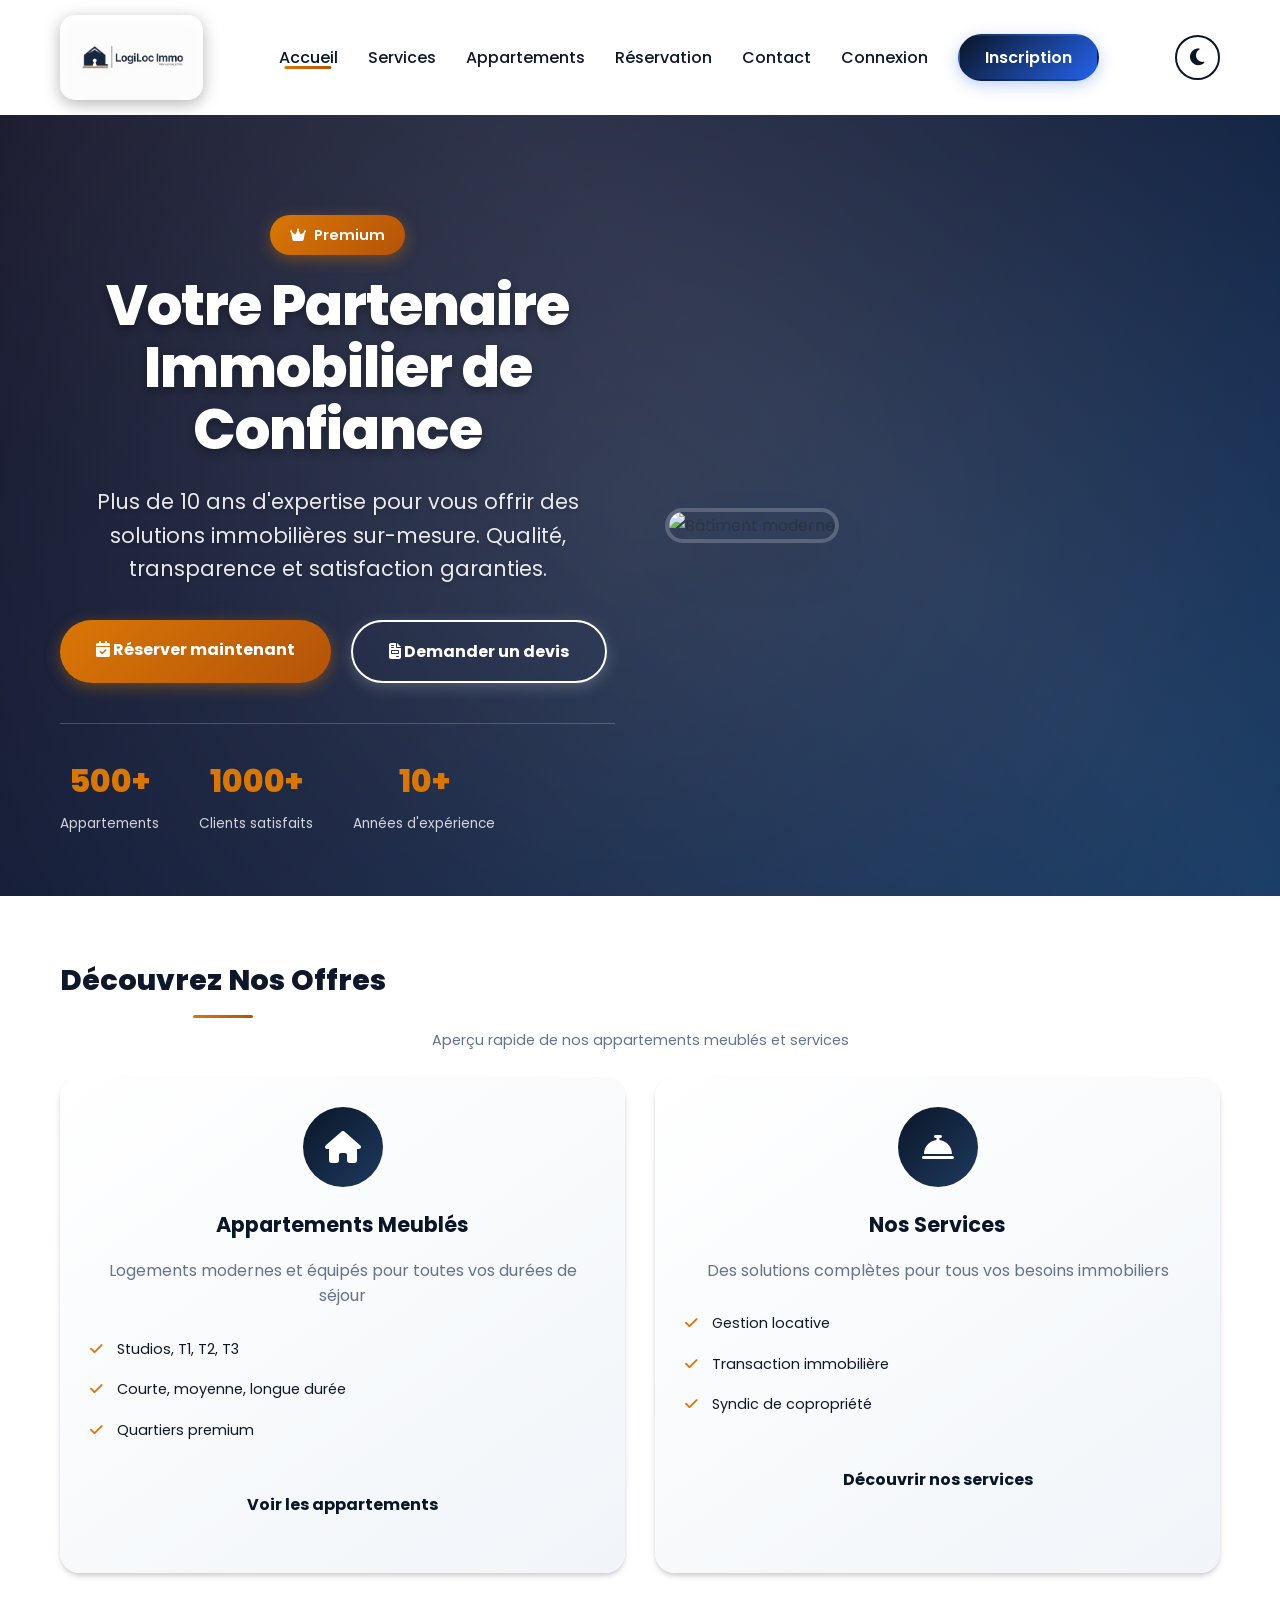
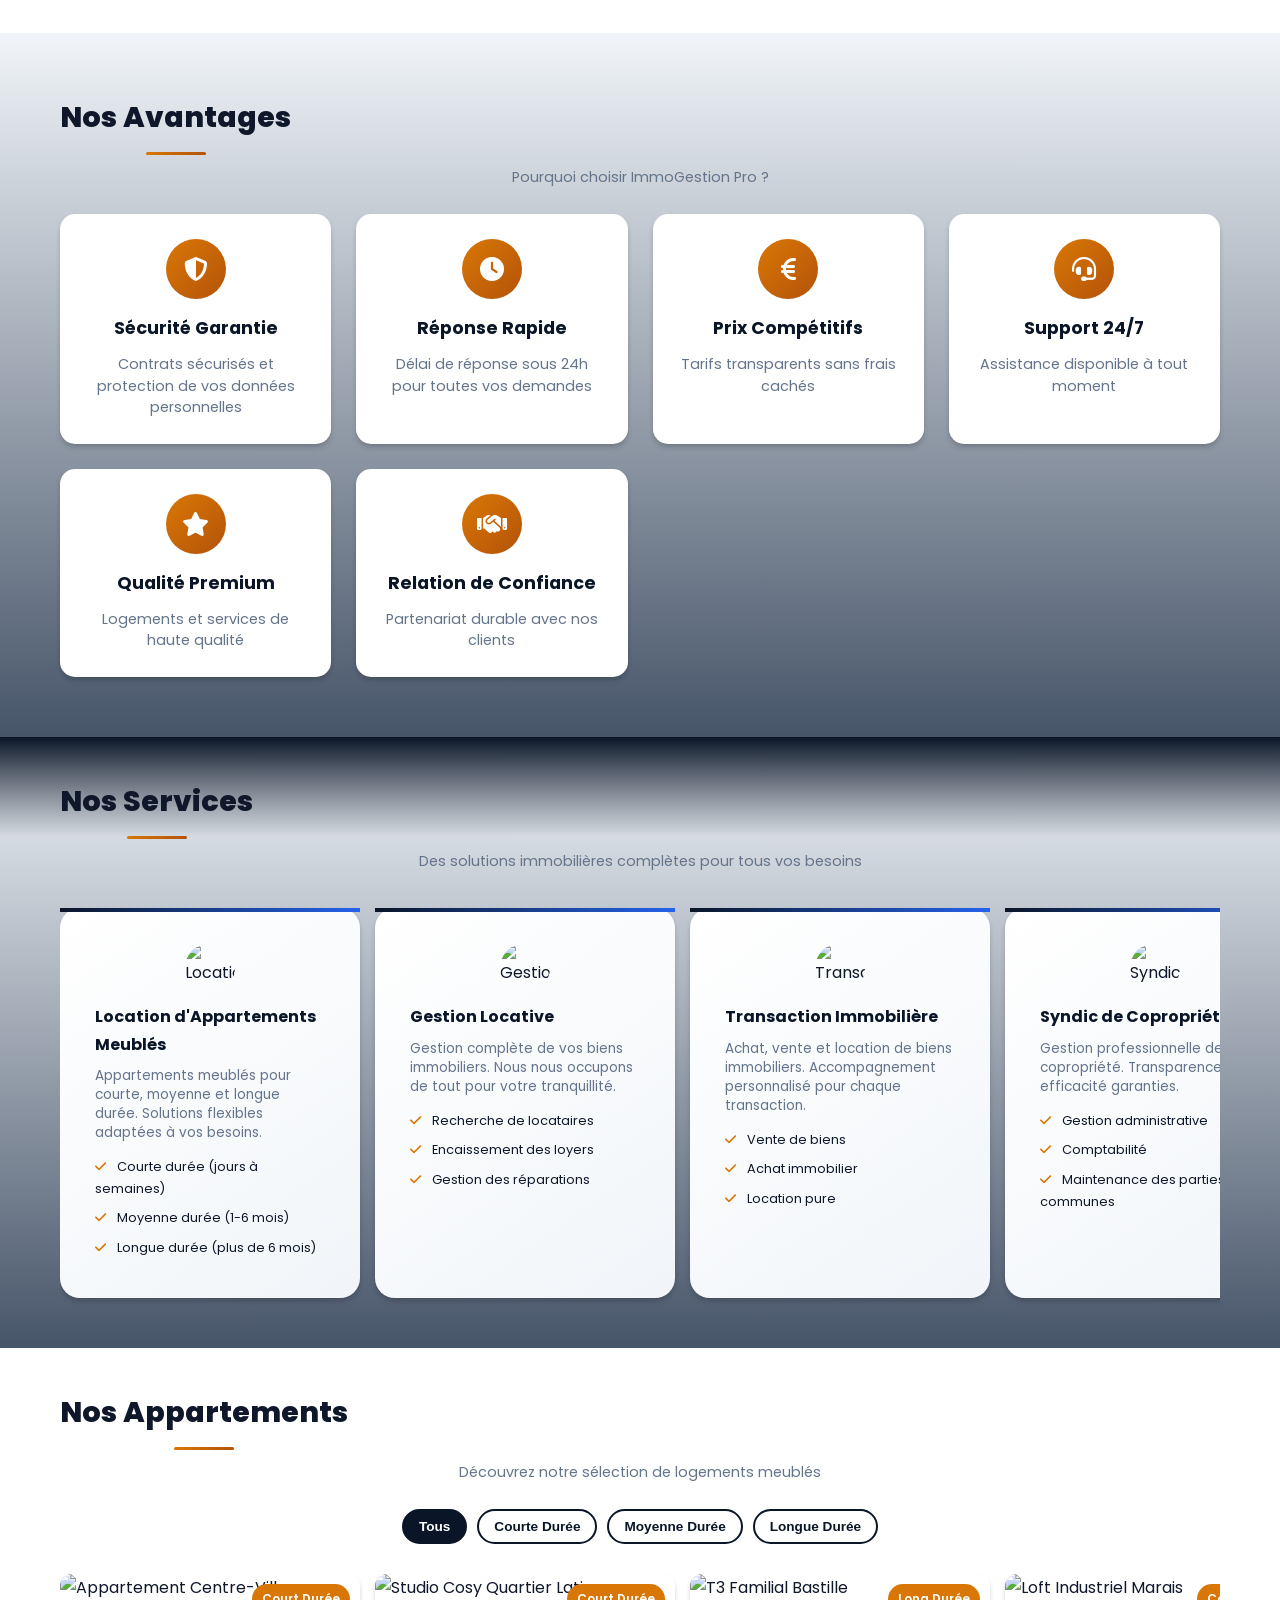
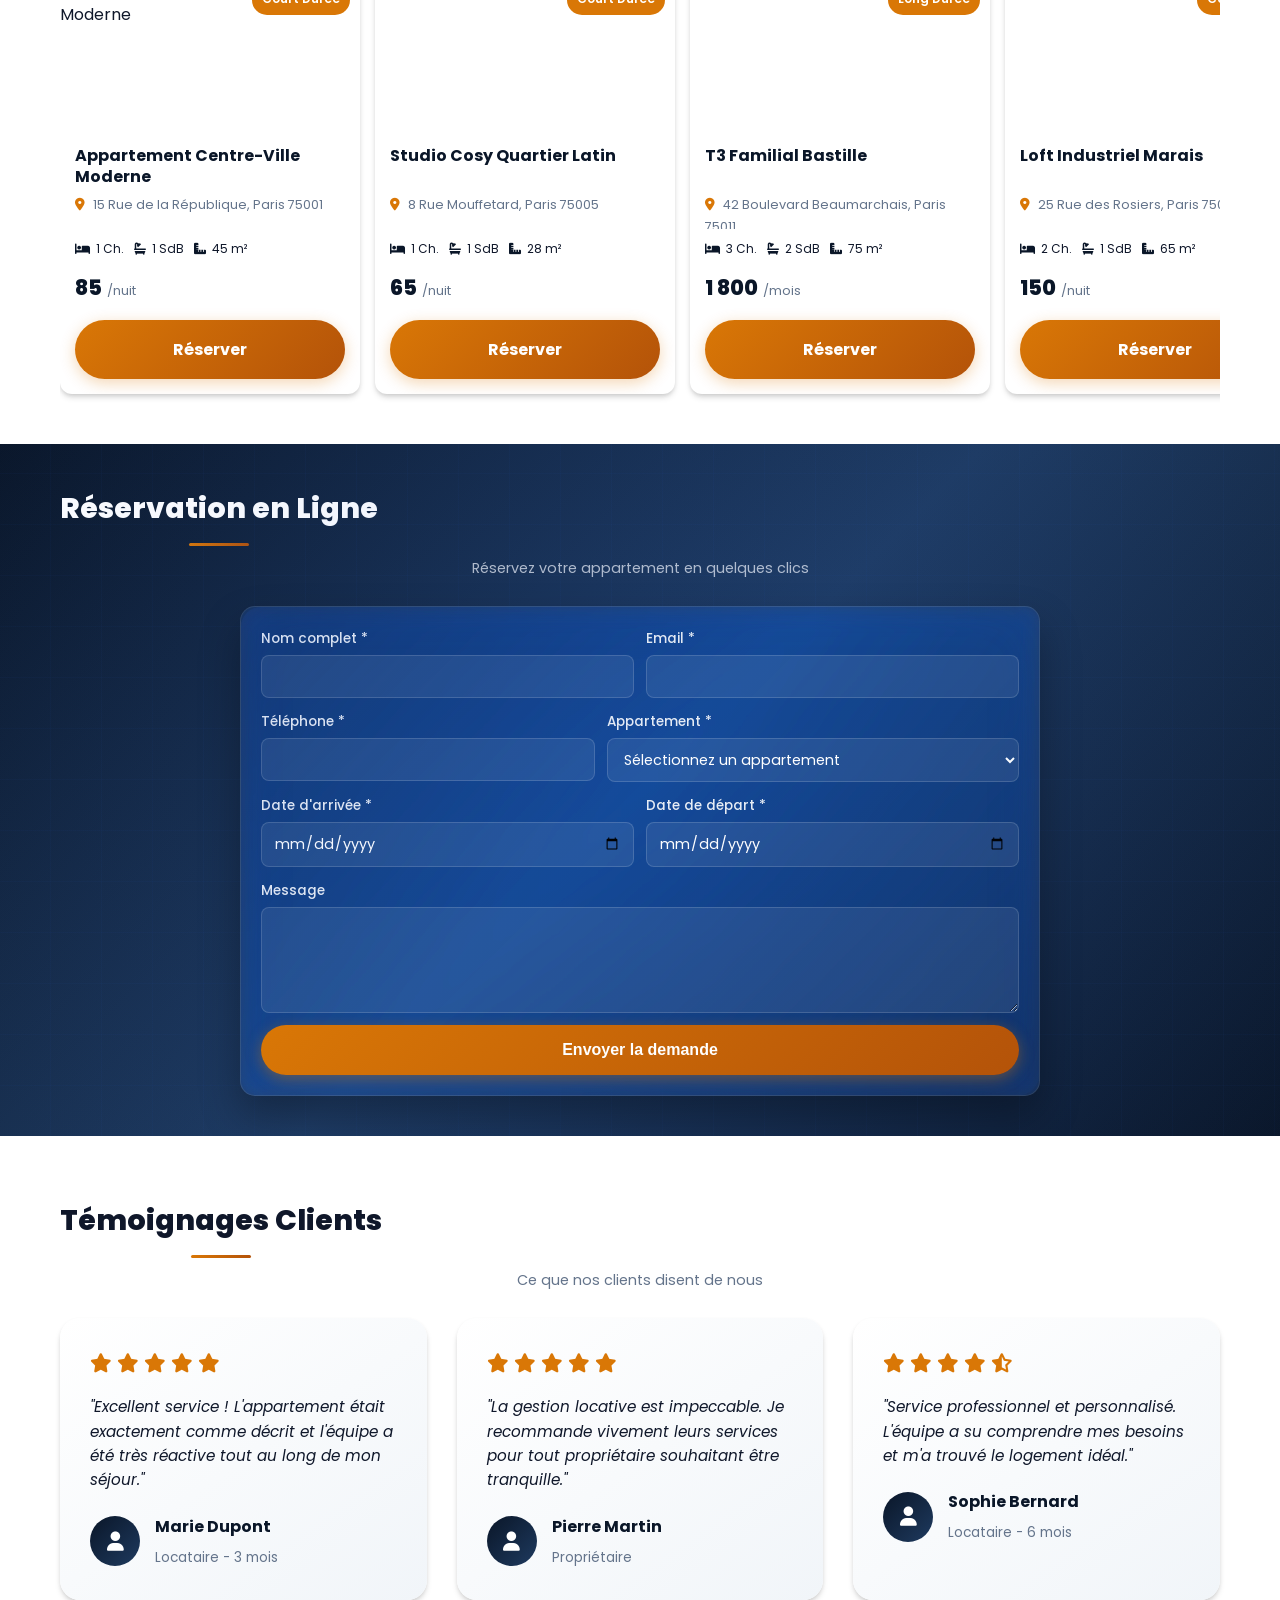
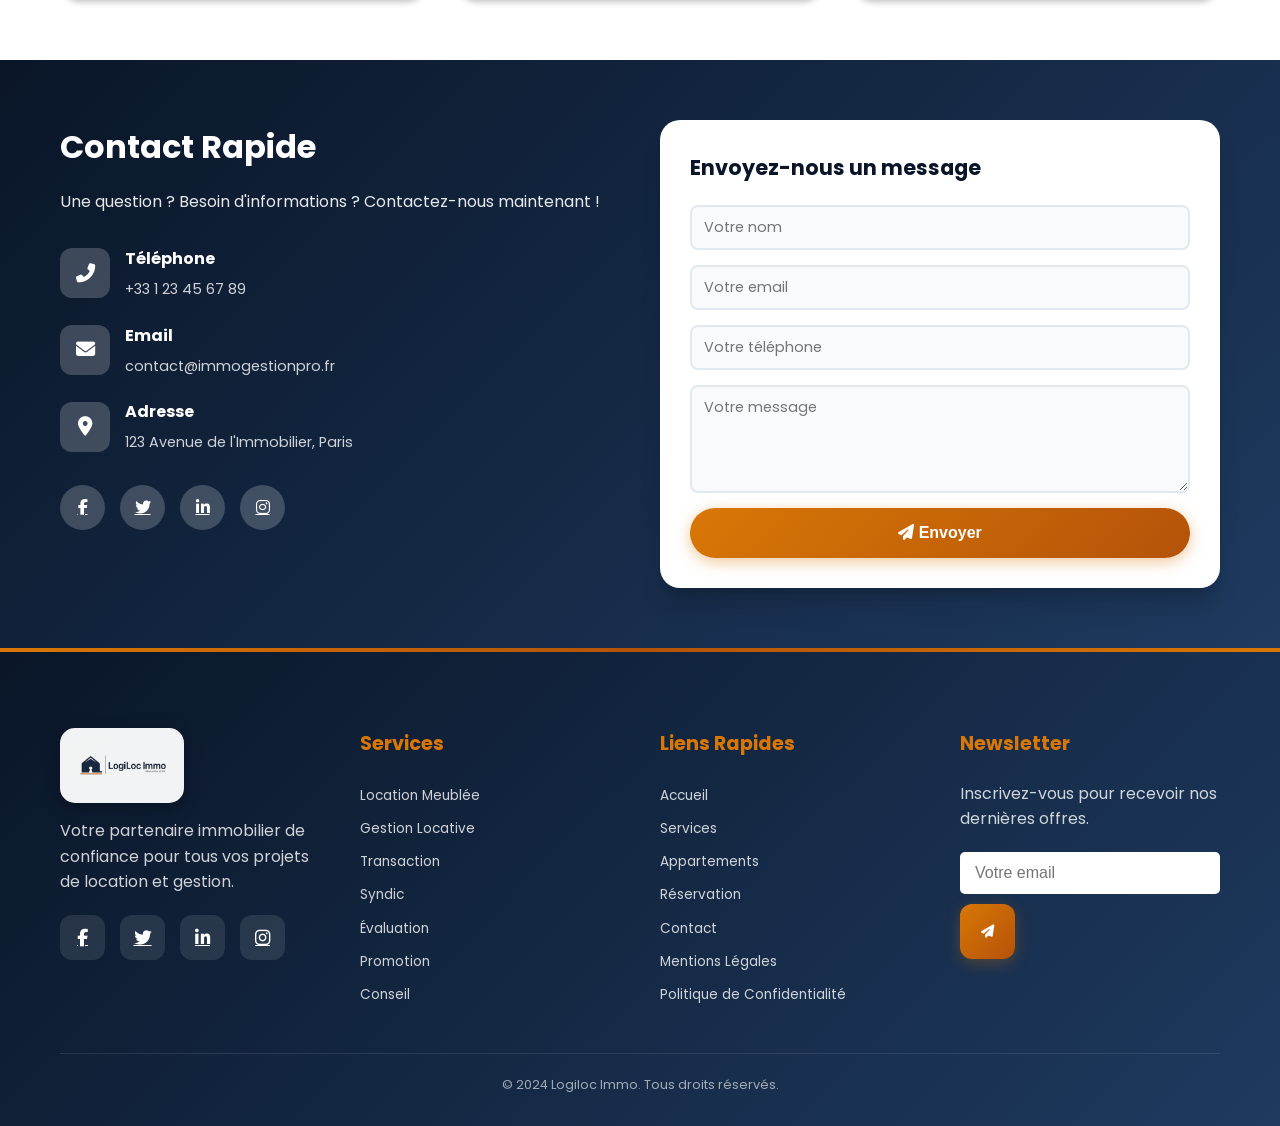
==== index.html @ 6dad5746 "Initial commit - Application web de gestion immobilière" ====
<!DOCTYPE html>
<html lang="fr">
<head>
    <meta charset="UTF-8">
    <meta name="viewport" content="width=device-width, initial-scale=1.0">
    <title>Logiloc Immo - Agence Immobilière Spécialisée</title>
    <link rel="stylesheet" href="css/style.css">
    <link rel="stylesheet" href="https://cdnjs.cloudflare.com/ajax/libs/font-awesome/6.4.0/css/all.min.css">
    <link href="https://fonts.googleapis.com/css2?family=Poppins:wght@300;400;500;600;700&display=swap" rel="stylesheet">
</head>
<body>
    <!-- Header -->
    <header class="header">
        <div class="container">
            <nav class="navbar">
                <div class="logo">
                    <a href="index.html">
                        <img src="Design sans titre (4) (1).svg" alt="Logiloc Immo">
                    </a>
                </div>
                <ul class="nav-menu">
                    <li><a href="#accueil" class="active">Accueil</a></li>
                    <li><a href="#services">Services</a></li>
                    <li><a href="#appartements">Appartements</a></li>
                    <li><a href="#reservation">Réservation</a></li>
                    <li><a href="#contact">Contact</a></li>
                    <li><a href="login.html">Connexion</a></li>
                    <li><a href="register.html" class="btn-register">Inscription</a></li>
                </ul>
                <div class="header-actions">
                    <button class="theme-toggle" id="themeToggle" aria-label="Toggle dark mode">
                        <i class="fas fa-moon"></i>
                    </button>
                    <div class="nav-toggle">
                        <span></span>
                        <span></span>
                        <span></span>
                    </div>
                </div>
            </nav>
        </div>
    </header>

    <!-- Hero Section - Premium Banner -->
    <section id="accueil" class="hero premium-banner">
        <div class="container">
            <div class="hero-content">
                <div class="premium-badge">
                    <i class="fas fa-crown"></i>
                    <span>Premium</span>
                </div>
                <h1>Votre Partenaire Immobilier de Confiance</h1>
                <p class="value-message">Plus de 10 ans d'expertise pour vous offrir des solutions immobilières sur-mesure. Qualité, transparence et satisfaction garanties.</p>
                <div class="hero-buttons">
                    <a href="#reservation" class="btn btn-primary btn-premium">
                        <i class="fas fa-calendar-check"></i>
                        Réserver maintenant
                    </a>
                    <a href="#contact" class="btn btn-secondary btn-premium">
                        <i class="fas fa-file-invoice"></i>
                        Demander un devis
                    </a>
                </div>
                <div class="hero-stats">
                    <div class="stat-item">
                        <span class="stat-number">500+</span>
                        <span class="stat-label">Appartements</span>
                    </div>
                    <div class="stat-item">
                        <span class="stat-number">1000+</span>
                        <span class="stat-label">Clients satisfaits</span>
                    </div>
                    <div class="stat-item">
                        <span class="stat-number">10+</span>
                        <span class="stat-label">Années d'expérience</span>
                    </div>
                </div>
            </div>
            <div class="hero-image">
                <img src="https://images.unsplash.com/photo-1486406146926-c627a92ad1ab?ixlib=rb-4.0.3&auto=format&fit=crop&w=800&q=80" alt="Bâtiment moderne">
            </div>
        </div>
    </section>

    <!-- Quick Preview Section -->
    <section id="preview" class="preview-section">
        <div class="container">
            <h2 class="section-title">Découvrez Nos Offres</h2>
            <p class="section-subtitle">Aperçu rapide de nos appartements meublés et services</p>
            
            <div class="preview-grid">
                <div class="preview-card appartements-preview">
                    <div class="preview-icon">
                        <i class="fas fa-home"></i>
                    </div>
                    <h3>Appartements Meublés</h3>
                    <p>Logements modernes et équipés pour toutes vos durées de séjour</p>
                    <ul class="preview-features">
                        <li><i class="fas fa-check"></i> Studios, T1, T2, T3</li>
                        <li><i class="fas fa-check"></i> Courte, moyenne, longue durée</li>
                        <li><i class="fas fa-check"></i> Quartiers premium</li>
                    </ul>
                    <a href="#appartements" class="btn btn-outline">Voir les appartements</a>
                </div>

                <div class="preview-card services-preview">
                    <div class="preview-icon">
                        <i class="fas fa-concierge-bell"></i>
                    </div>
                    <h3>Nos Services</h3>
                    <p>Des solutions complètes pour tous vos besoins immobiliers</p>
                    <ul class="preview-features">
                        <li><i class="fas fa-check"></i> Gestion locative</li>
                        <li><i class="fas fa-check"></i> Transaction immobilière</li>
                        <li><i class="fas fa-check"></i> Syndic de copropriété</li>
                    </ul>
                    <a href="#services" class="btn btn-outline">Découvrir nos services</a>
                </div>
            </div>
        </div>
    </section>

    <!-- Avantages Section -->
    <section id="avantages" class="avantages-section">
        <div class="container">
            <h2 class="section-title">Nos Avantages</h2>
            <p class="section-subtitle">Pourquoi choisir ImmoGestion Pro ?</p>
            
            <div class="avantages-grid">
                <div class="avantage-card">
                    <div class="avantage-icon">
                        <i class="fas fa-shield-alt"></i>
                    </div>
                    <h3>Sécurité Garantie</h3>
                    <p>Contrats sécurisés et protection de vos données personnelles</p>
                </div>

                <div class="avantage-card">
                    <div class="avantage-icon">
                        <i class="fas fa-clock"></i>
                    </div>
                    <h3>Réponse Rapide</h3>
                    <p>Délai de réponse sous 24h pour toutes vos demandes</p>
                </div>

                <div class="avantage-card">
                    <div class="avantage-icon">
                        <i class="fas fa-euro-sign"></i>
                    </div>
                    <h3>Prix Compétitifs</h3>
                    <p>Tarifs transparents sans frais cachés</p>
                </div>

                <div class="avantage-card">
                    <div class="avantage-icon">
                        <i class="fas fa-headset"></i>
                    </div>
                    <h3>Support 24/7</h3>
                    <p>Assistance disponible à tout moment</p>
                </div>

                <div class="avantage-card">
                    <div class="avantage-icon">
                        <i class="fas fa-star"></i>
                    </div>
                    <h3>Qualité Premium</h3>
                    <p>Logements et services de haute qualité</p>
                </div>

                <div class="avantage-card">
                    <div class="avantage-icon">
                        <i class="fas fa-handshake"></i>
                    </div>
                    <h3>Relation de Confiance</h3>
                    <p>Partenariat durable avec nos clients</p>
                </div>
            </div>
        </div>
    </section>

    <!-- Services Section -->
    <section id="services" class="services">
        <div class="container">
            <h2 class="section-title">Nos Services</h2>
            <p class="section-subtitle">Des solutions immobilières complètes pour tous vos besoins</p>
            
            <div class="services-grid">
                <div class="services-scroll-wrapper">
                <div class="service-card">
                    <div class="service-icon">
                        <img src="https://images.unsplash.com/photo-1522708323590-d24dbb6b0267?ixlib=rb-4.0.3&auto=format&fit=crop&w=100&q=80" alt="Location">
                    </div>
                    <h3>Location d'Appartements Meublés</h3>
                    <p>Appartements meublés pour courte, moyenne et longue durée. Solutions flexibles adaptées à vos besoins.</p>
                    <ul>
                        <li><i class="fas fa-check"></i> Courte durée (jours à semaines)</li>
                        <li><i class="fas fa-check"></i> Moyenne durée (1-6 mois)</li>
                        <li><i class="fas fa-check"></i> Longue durée (plus de 6 mois)</li>
                    </ul>
                </div>

                <div class="service-card">
                    <div class="service-icon">
                        <img src="https://images.unsplash.com/photo-1560518883-ce09059eeffa?ixlib=rb-4.0.3&auto=format&fit=crop&w=100&q=80" alt="Gestion">
                    </div>
                    <h3>Gestion Locative</h3>
                    <p>Gestion complète de vos biens immobiliers. Nous nous occupons de tout pour votre tranquillité.</p>
                    <ul>
                        <li><i class="fas fa-check"></i> Recherche de locataires</li>
                        <li><i class="fas fa-check"></i> Encaissement des loyers</li>
                        <li><i class="fas fa-check"></i> Gestion des réparations</li>
                    </ul>
                </div>

                <div class="service-card">
                    <div class="service-icon">
                        <img src="https://images.unsplash.com/photo-1560518883-ce09059eeffa?ixlib=rb-4.0.3&auto=format&fit=crop&w=100&q=80" alt="Transaction">
                    </div>
                    <h3>Transaction Immobilière</h3>
                    <p>Achat, vente et location de biens immobiliers. Accompagnement personnalisé pour chaque transaction.</p>
                    <ul>
                        <li><i class="fas fa-check"></i> Vente de biens</li>
                        <li><i class="fas fa-check"></i> Achat immobilier</li>
                        <li><i class="fas fa-check"></i> Location pure</li>
                    </ul>
                </div>

                <div class="service-card">
                    <div class="service-icon">
                        <img src="https://images.unsplash.com/photo-1486406146926-c627a92ad1ab?ixlib=rb-4.0.3&auto=format&fit=crop&w=100&q=80" alt="Syndic">
                    </div>
                    <h3>Syndic de Copropriété</h3>
                    <p>Gestion professionnelle de votre copropriété. Transparence et efficacité garanties.</p>
                    <ul>
                        <li><i class="fas fa-check"></i> Gestion administrative</li>
                        <li><i class="fas fa-check"></i> Comptabilité</li>
                        <li><i class="fas fa-check"></i> Maintenance des parties communes</li>
                    </ul>
                </div>

                <div class="service-card">
                    <div class="service-icon">
                        <img src="https://images.unsplash.com/photo-1554224155-8d04cb21cd6c?ixlib=rb-4.0.3&auto=format&fit=crop&w=100&q=80" alt="Évaluation">
                    </div>
                    <h3>Évaluation Immobilière</h3>
                    <p>Estimation précise de vos biens immobiliers. Expertise certifiée pour valoriser votre patrimoine.</p>
                    <ul>
                        <li><i class="fas fa-check"></i> Estimation gratuite</li>
                        <li><i class="fas fa-check"></i> Rapport détaillé</li>
                        <li><i class="fas fa-check"></i> Analyse du marché</li>
                    </ul>
                </div>

                <div class="service-card">
                    <div class="service-icon">
                        <img src="https://images.unsplash.com/photo-1503387762-592deb58ef4e?ixlib=rb-4.0.3&auto=format&fit=crop&w=100&q=80" alt="Aménagement">
                    </div>
                    <h3>Aménagement et Promotion Immobilière</h3>
                    <p>Conception et réalisation de projets immobiliers. De l'idée à la livraison clé en main.</p>
                    <ul>
                        <li><i class="fas fa-check"></i> Promotion immobilière</li>
                        <li><i class="fas fa-check"></i> Rénovation</li>
                        <li><i class="fas fa-check"></i> Aménagement intérieur</li>
                    </ul>
                </div>

                <div class="service-card">
                    <div class="service-icon">
                        <img src="https://images.unsplash.com/photo-1556761175-5973dc0f32e7?ixlib=rb-4.0.3&auto=format&fit=crop&w=100&q=80" alt="Conseil">
                    </div>
                    <h3>Conseil et Accompagnement</h3>
                    <p>Expert-conseil pour tous vos projets immobiliers. Un accompagnement sur-mesure.</p>
                    <ul>
                        <li><i class="fas fa-check"></i> Conseil en investissement</li>
                        <li><i class="fas fa-check"></i> Accompagnement juridique</li>
                        <li><i class="fas fa-check"></i> Optimisation fiscale</li>
                    </ul>
                </div>

                <!-- Duplication pour défilement infini -->
                <div class="service-card">
                    <div class="service-icon">
                        <img src="https://images.unsplash.com/photo-1522708323590-d24dbb6b0267?ixlib=rb-4.0.3&auto=format&fit=crop&w=100&q=80" alt="Location">
                    </div>
                    <h3>Location d'Appartements Meublés</h3>
                    <p>Appartements meublés pour courte, moyenne et longue durée. Solutions flexibles adaptées à vos besoins.</p>
                    <ul>
                        <li><i class="fas fa-check"></i> Courte durée (jours à semaines)</li>
                        <li><i class="fas fa-check"></i> Moyenne durée (1-6 mois)</li>
                        <li><i class="fas fa-check"></i> Longue durée (plus de 6 mois)</li>
                    </ul>
                </div>

                <div class="service-card">
                    <div class="service-icon">
                        <img src="https://images.unsplash.com/photo-1560518883-ce09059eeffa?ixlib=rb-4.0.3&auto=format&fit=crop&w=100&q=80" alt="Gestion">
                    </div>
                    <h3>Gestion Locative</h3>
                    <p>Gestion complète de vos biens immobiliers. Nous nous occupons de tout pour votre tranquillité.</p>
                    <ul>
                        <li><i class="fas fa-check"></i> Recherche de locataires</li>
                        <li><i class="fas fa-check"></i> Encaissement des loyers</li>
                        <li><i class="fas fa-check"></i> Gestion des réparations</li>
                    </ul>
                </div>

                <div class="service-card">
                    <div class="service-icon">
                        <img src="https://images.unsplash.com/photo-1560518883-ce09059eeffa?ixlib=rb-4.0.3&auto=format&fit=crop&w=100&q=80" alt="Transaction">
                    </div>
                    <h3>Transaction Immobilière</h3>
                    <p>Achat, vente et location de biens immobiliers. Accompagnement personnalisé pour chaque transaction.</p>
                    <ul>
                        <li><i class="fas fa-check"></i> Vente de biens</li>
                        <li><i class="fas fa-check"></i> Achat immobilier</li>
                        <li><i class="fas fa-check"></i> Location pure</li>
                    </ul>
                </div>

                <div class="service-card">
                    <div class="service-icon">
                        <img src="https://images.unsplash.com/photo-1486406146926-c627a92ad1ab?ixlib=rb-4.0.3&auto=format&fit=crop&w=100&q=80" alt="Syndic">
                    </div>
                    <h3>Syndic de Copropriété</h3>
                    <p>Gestion professionnelle de votre copropriété. Transparence et efficacité garanties.</p>
                    <ul>
                        <li><i class="fas fa-check"></i> Gestion administrative</li>
                        <li><i class="fas fa-check"></i> Comptabilité</li>
                        <li><i class="fas fa-check"></i> Maintenance des parties communes</li>
                    </ul>
                </div>

                <div class="service-card">
                    <div class="service-icon">
                        <img src="https://images.unsplash.com/photo-1554224155-8d04cb21cd6c?ixlib=rb-4.0.3&auto=format&fit=crop&w=100&q=80" alt="Évaluation">
                    </div>
                    <h3>Évaluation Immobilière</h3>
                    <p>Estimation précise de vos biens immobiliers. Expertise certifiée pour valoriser votre patrimoine.</p>
                    <ul>
                        <li><i class="fas fa-check"></i> Estimation gratuite</li>
                        <li><i class="fas fa-check"></i> Rapport détaillé</li>
                        <li><i class="fas fa-check"></i> Analyse du marché</li>
                    </ul>
                </div>

                <div class="service-card">
                    <div class="service-icon">
                        <img src="https://images.unsplash.com/photo-1503387762-592deb58ef4e?ixlib=rb-4.0.3&auto=format&fit=crop&w=100&q=80" alt="Aménagement">
                    </div>
                    <h3>Aménagement et Promotion Immobilière</h3>
                    <p>Conception et réalisation de projets immobiliers. De l'idée à la livraison clé en main.</p>
                    <ul>
                        <li><i class="fas fa-check"></i> Promotion immobilière</li>
                        <li><i class="fas fa-check"></i> Rénovation</li>
                        <li><i class="fas fa-check"></i> Aménagement intérieur</li>
                    </ul>
                </div>

                <div class="service-card">
                    <div class="service-icon">
                        <img src="https://images.unsplash.com/photo-1556761175-5973dc0f32e7?ixlib=rb-4.0.3&auto=format&fit=crop&w=100&q=80" alt="Conseil">
                    </div>
                    <h3>Conseil et Accompagnement</h3>
                    <p>Expert-conseil pour tous vos projets immobiliers. Un accompagnement sur-mesure.</p>
                    <ul>
                        <li><i class="fas fa-check"></i> Conseil en investissement</li>
                        <li><i class="fas fa-check"></i> Accompagnement juridique</li>
                        <li><i class="fas fa-check"></i> Optimisation fiscale</li>
                    </ul>
                </div>
                </div>
            </div>
        </div>
    </section>

    <!-- Appartements Section -->
    <section id="appartements" class="appartements">
        <div class="container">
            <h2 class="section-title">Nos Appartements</h2>
            <p class="section-subtitle">Découvrez notre sélection de logements meublés</p>
            
            <div class="filter-buttons">
                <button class="filter-btn active" data-filter="all">Tous</button>
                <button class="filter-btn" data-filter="court">Courte Durée</button>
                <button class="filter-btn" data-filter="moyen">Moyenne Durée</button>
                <button class="filter-btn" data-filter="long">Longue Durée</button>
            </div>

            <div class="appartements-grid">
                <div class="appartements-scroll-wrapper">
                <div class="appartement-card" data-duration="court">
                    <div class="appartement-image">
                        <img src="https://images.unsplash.com/photo-1502672260266-1c1ef2d93688?ixlib=rb-4.0.3&auto=format&fit=crop&w=600&q=80" alt="Appartement Centre-Ville Moderne">
                        <span class="appartement-tag">Court Durée</span>
                    </div>
                    <div class="appartement-content">
                        <h3>Appartement Centre-Ville Moderne</h3>
                        <p class="location"><i class="fas fa-map-marker-alt"></i> 15 Rue de la République, Paris 75001</p>
                        <div class="appartement-features">
                            <span><i class="fas fa-bed"></i> 1 Ch.</span>
                            <span><i class="fas fa-bath"></i> 1 SdB</span>
                            <span><i class="fas fa-ruler-combined"></i> 45 m²</span>
                        </div>
                        <div class="appartement-price">
                            <span class="price">85</span>
                            <span class="period">/nuit</span>
                        </div>
                        <a href="#reservation" class="btn btn-reserve">Réserver</a>
                    </div>
                </div>

                <div class="appartement-card" data-duration="court">
                    <div class="appartement-image">
                        <img src="https://images.unsplash.com/photo-1522708323590-d24dbb6b0267?ixlib=rb-4.0.3&auto=format&fit=crop&w=600&q=80" alt="Studio Cosy Quartier Latin">
                        <span class="appartement-tag">Court Durée</span>
                    </div>
                    <div class="appartement-content">
                        <h3>Studio Cosy Quartier Latin</h3>
                        <p class="location"><i class="fas fa-map-marker-alt"></i> 8 Rue Mouffetard, Paris 75005</p>
                        <div class="appartement-features">
                            <span><i class="fas fa-bed"></i> 1 Ch.</span>
                            <span><i class="fas fa-bath"></i> 1 SdB</span>
                            <span><i class="fas fa-ruler-combined"></i> 28 m²</span>
                        </div>
                        <div class="appartement-price">
                            <span class="price">65</span>
                            <span class="period">/nuit</span>
                        </div>
                        <a href="#reservation" class="btn btn-reserve">Réserver</a>
                    </div>
                </div>

                <div class="appartement-card" data-duration="long">
                    <div class="appartement-image">
                        <img src="https://images.unsplash.com/photo-1560448204-e02f11c3d0e2?ixlib=rb-4.0.3&auto=format&fit=crop&w=600&q=80" alt="T3 Familial Bastille">
                        <span class="appartement-tag">Long Durée</span>
                    </div>
                    <div class="appartement-content">
                        <h3>T3 Familial Bastille</h3>
                        <p class="location"><i class="fas fa-map-marker-alt"></i> 42 Boulevard Beaumarchais, Paris 75011</p>
                        <div class="appartement-features">
                            <span><i class="fas fa-bed"></i> 3 Ch.</span>
                            <span><i class="fas fa-bath"></i> 2 SdB</span>
                            <span><i class="fas fa-ruler-combined"></i> 75 m²</span>
                        </div>
                        <div class="appartement-price">
                            <span class="price">1 800</span>
                            <span class="period">/mois</span>
                        </div>
                        <a href="#reservation" class="btn btn-reserve">Réserver</a>
                    </div>
                </div>

                <div class="appartement-card" data-duration="court">
                    <div class="appartement-image">
                        <img src="https://images.unsplash.com/photo-1493809842364-78817add7ffb?ixlib=rb-4.0.3&auto=format&fit=crop&w=600&q=80" alt="Loft Industriel Marais">
                        <span class="appartement-tag">Court Durée</span>
                    </div>
                    <div class="appartement-content">
                        <h3>Loft Industriel Marais</h3>
                        <p class="location"><i class="fas fa-map-marker-alt"></i> 25 Rue des Rosiers, Paris 75004</p>
                        <div class="appartement-features">
                            <span><i class="fas fa-bed"></i> 2 Ch.</span>
                            <span><i class="fas fa-bath"></i> 1 SdB</span>
                            <span><i class="fas fa-ruler-combined"></i> 65 m²</span>
                        </div>
                        <div class="appartement-price">
                            <span class="price">150</span>
                            <span class="period">/nuit</span>
                        </div>
                        <a href="#reservation" class="btn btn-reserve">Réserver</a>
                    </div>
                </div>

                <div class="appartement-card" data-duration="moyen">
                    <div class="appartement-image">
                        <img src="https://images.unsplash.com/photo-1560185007-cde436f6a4d0?ixlib=rb-4.0.3&auto=format&fit=crop&w=600&q=80" alt="Appartement d'Affaires La Défense">
                        <span class="appartement-tag">Moyen Durée</span>
                    </div>
                    <div class="appartement-content">
                        <h3>Appartement d'Affaires La Défense</h3>
                        <p class="location"><i class="fas fa-map-marker-alt"></i> 12 Avenue du Général de Gaulle, Courbevoie 92400</p>
                        <div class="appartement-features">
                            <span><i class="fas fa-bed"></i> 1 Ch.</span>
                            <span><i class="fas fa-bath"></i> 1 SdB</span>
                            <span><i class="fas fa-ruler-combined"></i> 50 m²</span>
                        </div>
                        <div class="appartement-price">
                            <span class="price">1 200</span>
                            <span class="period">/mois</span>
                        </div>
                        <a href="#reservation" class="btn btn-reserve">Réserver</a>
                    </div>
                </div>

                <div class="appartement-card" data-duration="court">
                    <div class="appartement-image">
                        <img src="https://images.unsplash.com/photo-1502672023488-70e25813eb80?ixlib=rb-4.0.3&auto=format&fit=crop&w=600&q=80" alt="T4 Vue Tour Eiffel">
                        <span class="appartement-tag">Court Durée</span>
                    </div>
                    <div class="appartement-content">
                        <h3>T4 Vue Tour Eiffel</h3>
                        <p class="location"><i class="fas fa-map-marker-alt"></i> 78 Rue de l'Université, Paris 75007</p>
                        <div class="appartement-features">
                            <span><i class="fas fa-bed"></i> 4 Ch.</span>
                            <span><i class="fas fa-bath"></i> 2 SdB</span>
                            <span><i class="fas fa-ruler-combined"></i> 95 m²</span>
                        </div>
                        <div class="appartement-price">
                            <span class="price">350</span>
                            <span class="period">/nuit</span>
                        </div>
                        <a href="#reservation" class="btn btn-reserve">Réserver</a>
                    </div>
                </div>

                <div class="appartement-card" data-duration="long">
                    <div class="appartement-image">
                        <img src="https://images.unsplash.com/photo-1536376072261-38c75010e6c9?ixlib=rb-4.0.3&auto=format&fit=crop&w=600&q=80" alt="Studio Étudiant Montparnasse">
                        <span class="appartement-tag">Long Durée</span>
                    </div>
                    <div class="appartement-content">
                        <h3>Studio Étudiant Montparnasse</h3>
                        <p class="location"><i class="fas fa-map-marker-alt"></i> 33 Rue du Montparnasse, Paris 75014</p>
                        <div class="appartement-features">
                            <span><i class="fas fa-bed"></i> 1 Ch.</span>
                            <span><i class="fas fa-bath"></i> 1 SdB</span>
                            <span><i class="fas fa-ruler-combined"></i> 22 m²</span>
                        </div>
                        <div class="appartement-price">
                            <span class="price">750</span>
                            <span class="period">/mois</span>
                        </div>
                        <a href="#reservation" class="btn btn-reserve">Réserver</a>
                    </div>
                </div>

                <div class="appartement-card" data-duration="court">
                    <div class="appartement-image">
                        <img src="https://images.unsplash.com/photo-1554995207-c18c203602cb?ixlib=rb-4.0.3&auto=format&fit=crop&w=600&q=80" alt="Duplex Charme Canal Saint-Martin">
                        <span class="appartement-tag">Court Durée</span>
                    </div>
                    <div class="appartement-content">
                        <h3>Duplex Charme Canal Saint-Martin</h3>
                        <p class="location"><i class="fas fa-map-marker-alt"></i> 18 Quai de Jemmapes, Paris 75010</p>
                        <div class="appartement-features">
                            <span><i class="fas fa-bed"></i> 2 Ch.</span>
                            <span><i class="fas fa-bath"></i> 1 SdB</span>
                            <span><i class="fas fa-ruler-combined"></i> 55 m²</span>
                        </div>
                        <div class="appartement-price">
                            <span class="price">200</span>
                            <span class="period">/nuit</span>
                        </div>
                        <a href="#reservation" class="btn btn-reserve">Réserver</a>
                    </div>
                </div>

                <!-- Duplication pour défilement infini -->
                <div class="appartement-card" data-duration="court">
                    <div class="appartement-image">
                        <img src="https://images.unsplash.com/photo-1502672260266-1c1ef2d93688?ixlib=rb-4.0.3&auto=format&fit=crop&w=600&q=80" alt="Appartement Centre-Ville Moderne">
                        <span class="appartement-tag">Court Durée</span>
                    </div>
                    <div class="appartement-content">
                        <h3>Appartement Centre-Ville Moderne</h3>
                        <p class="location"><i class="fas fa-map-marker-alt"></i> 15 Rue de la République, Paris 75001</p>
                        <div class="appartement-features">
                            <span><i class="fas fa-bed"></i> 1 Ch.</span>
                            <span><i class="fas fa-bath"></i> 1 SdB</span>
                            <span><i class="fas fa-ruler-combined"></i> 45 m²</span>
                        </div>
                        <div class="appartement-price">
                            <span class="price">85</span>
                            <span class="period">/nuit</span>
                        </div>
                        <a href="#reservation" class="btn btn-reserve">Réserver</a>
                    </div>
                </div>

                <div class="appartement-card" data-duration="court">
                    <div class="appartement-image">
                        <img src="https://images.unsplash.com/photo-1522708323590-d24dbb6b0267?ixlib=rb-4.0.3&auto=format&fit=crop&w=600&q=80" alt="Studio Cosy Quartier Latin">
                        <span class="appartement-tag">Court Durée</span>
                    </div>
                    <div class="appartement-content">
                        <h3>Studio Cosy Quartier Latin</h3>
                        <p class="location"><i class="fas fa-map-marker-alt"></i> 8 Rue Mouffetard, Paris 75005</p>
                        <div class="appartement-features">
                            <span><i class="fas fa-bed"></i> 1 Ch.</span>
                            <span><i class="fas fa-bath"></i> 1 SdB</span>
                            <span><i class="fas fa-ruler-combined"></i> 28 m²</span>
                        </div>
                        <div class="appartement-price">
                            <span class="price">65</span>
                            <span class="period">/nuit</span>
                        </div>
                        <a href="#reservation" class="btn btn-reserve">Réserver</a>
                    </div>
                </div>

                <div class="appartement-card" data-duration="long">
                    <div class="appartement-image">
                        <img src="https://images.unsplash.com/photo-1560448204-e02f11c3d0e2?ixlib=rb-4.0.3&auto=format&fit=crop&w=600&q=80" alt="T3 Familial Bastille">
                        <span class="appartement-tag">Long Durée</span>
                    </div>
                    <div class="appartement-content">
                        <h3>T3 Familial Bastille</h3>
                        <p class="location"><i class="fas fa-map-marker-alt"></i> 42 Boulevard Beaumarchais, Paris 75011</p>
                        <div class="appartement-features">
                            <span><i class="fas fa-bed"></i> 3 Ch.</span>
                            <span><i class="fas fa-bath"></i> 2 SdB</span>
                            <span><i class="fas fa-ruler-combined"></i> 75 m²</span>
                        </div>
                        <div class="appartement-price">
                            <span class="price">1 800</span>
                            <span class="period">/mois</span>
                        </div>
                        <a href="#reservation" class="btn btn-reserve">Réserver</a>
                    </div>
                </div>

                <div class="appartement-card" data-duration="court">
                    <div class="appartement-image">
                        <img src="https://images.unsplash.com/photo-1493809842364-78817add7ffb?ixlib=rb-4.0.3&auto=format&fit=crop&w=600&q=80" alt="Loft Industriel Marais">
                        <span class="appartement-tag">Court Durée</span>
                    </div>
                    <div class="appartement-content">
                        <h3>Loft Industriel Marais</h3>
                        <p class="location"><i class="fas fa-map-marker-alt"></i> 25 Rue des Rosiers, Paris 75004</p>
                        <div class="appartement-features">
                            <span><i class="fas fa-bed"></i> 2 Ch.</span>
                            <span><i class="fas fa-bath"></i> 1 SdB</span>
                            <span><i class="fas fa-ruler-combined"></i> 65 m²</span>
                        </div>
                        <div class="appartement-price">
                            <span class="price">150</span>
                            <span class="period">/nuit</span>
                        </div>
                        <a href="#reservation" class="btn btn-reserve">Réserver</a>
                    </div>
                </div>

                <div class="appartement-card" data-duration="moyen">
                    <div class="appartement-image">
                        <img src="https://images.unsplash.com/photo-1560185007-cde436f6a4d0?ixlib=rb-4.0.3&auto=format&fit=crop&w=600&q=80" alt="Appartement d'Affaires La Défense">
                        <span class="appartement-tag">Moyen Durée</span>
                    </div>
                    <div class="appartement-content">
                        <h3>Appartement d'Affaires La Défense</h3>
                        <p class="location"><i class="fas fa-map-marker-alt"></i> 12 Avenue du Général de Gaulle, Courbevoie 92400</p>
                        <div class="appartement-features">
                            <span><i class="fas fa-bed"></i> 1 Ch.</span>
                            <span><i class="fas fa-bath"></i> 1 SdB</span>
                            <span><i class="fas fa-ruler-combined"></i> 50 m²</span>
                        </div>
                        <div class="appartement-price">
                            <span class="price">1 200</span>
                            <span class="period">/mois</span>
                        </div>
                        <a href="#reservation" class="btn btn-reserve">Réserver</a>
                    </div>
                </div>

                <div class="appartement-card" data-duration="court">
                    <div class="appartement-image">
                        <img src="https://images.unsplash.com/photo-1502672023488-70e25813eb80?ixlib=rb-4.0.3&auto=format&fit=crop&w=600&q=80" alt="T4 Vue Tour Eiffel">
                        <span class="appartement-tag">Court Durée</span>
                    </div>
                    <div class="appartement-content">
                        <h3>T4 Vue Tour Eiffel</h3>
                        <p class="location"><i class="fas fa-map-marker-alt"></i> 78 Rue de l'Université, Paris 75007</p>
                        <div class="appartement-features">
                            <span><i class="fas fa-bed"></i> 4 Ch.</span>
                            <span><i class="fas fa-bath"></i> 2 SdB</span>
                            <span><i class="fas fa-ruler-combined"></i> 95 m²</span>
                        </div>
                        <div class="appartement-price">
                            <span class="price">350</span>
                            <span class="period">/nuit</span>
                        </div>
                        <a href="#reservation" class="btn btn-reserve">Réserver</a>
                    </div>
                </div>

                <div class="appartement-card" data-duration="long">
                    <div class="appartement-image">
                        <img src="https://images.unsplash.com/photo-1536376072261-38c75010e6c9?ixlib=rb-4.0.3&auto=format&fit=crop&w=600&q=80" alt="Studio Étudiant Montparnasse">
                        <span class="appartement-tag">Long Durée</span>
                    </div>
                    <div class="appartement-content">
                        <h3>Studio Étudiant Montparnasse</h3>
                        <p class="location"><i class="fas fa-map-marker-alt"></i> 33 Rue du Montparnasse, Paris 75014</p>
                        <div class="appartement-features">
                            <span><i class="fas fa-bed"></i> 1 Ch.</span>
                            <span><i class="fas fa-bath"></i> 1 SdB</span>
                            <span><i class="fas fa-ruler-combined"></i> 22 m²</span>
                        </div>
                        <div class="appartement-price">
                            <span class="price">750</span>
                            <span class="period">/mois</span>
                        </div>
                        <a href="#reservation" class="btn btn-reserve">Réserver</a>
                    </div>
                </div>

                <div class="appartement-card" data-duration="court">
                    <div class="appartement-image">
                        <img src="https://images.unsplash.com/photo-1554995207-c18c203602cb?ixlib=rb-4.0.3&auto=format&fit=crop&w=600&q=80" alt="Duplex Charme Canal Saint-Martin">
                        <span class="appartement-tag">Court Durée</span>
                    </div>
                    <div class="appartement-content">
                        <h3>Duplex Charme Canal Saint-Martin</h3>
                        <p class="location"><i class="fas fa-map-marker-alt"></i> 18 Quai de Jemmapes, Paris 75010</p>
                        <div class="appartement-features">
                            <span><i class="fas fa-bed"></i> 2 Ch.</span>
                            <span><i class="fas fa-bath"></i> 1 SdB</span>
                            <span><i class="fas fa-ruler-combined"></i> 55 m²</span>
                        </div>
                        <div class="appartement-price">
                            <span class="price">200</span>
                            <span class="period">/nuit</span>
                        </div>
                        <a href="#reservation" class="btn btn-reserve">Réserver</a>
                    </div>
                </div>
                </div>
            </div>
        </div>
    </section>

    <!-- Reservation Section -->
    <section id="reservation" class="reservation">
        <div class="container">
            <h2 class="section-title">Réservation en Ligne</h2>
            <p class="section-subtitle">Réservez votre appartement en quelques clics</p>
            
            <div class="reservation-form-container">
                <form action="mailto:contact@immogestionpro.fr" method="post" enctype="text/plain" class="reservation-form">
                    <div class="form-row">
                        <div class="form-group">
                            <label for="nom">Nom complet *</label>
                            <input type="text" id="nom" name="nom" required>
                        </div>
                        <div class="form-group">
                            <label for="email">Email *</label>
                            <input type="email" id="email" name="email" required>
                        </div>
                    </div>
                    
                    <div class="form-row">
                        <div class="form-group">
                            <label for="telephone">Téléphone *</label>
                            <input type="tel" id="telephone" name="telephone" required>
                        </div>
                        <div class="form-group">
                            <label for="appartement">Appartement *</label>
                            <select id="appartement" name="appartement" required>
                                <option value="">Sélectionnez un appartement</option>
                                <option value="Appartement Centre-Ville Moderne - 85 €/nuit">Appartement Centre-Ville Moderne - 85 €/nuit</option>
                                <option value="Studio Cosy Quartier Latin - 65 €/nuit">Studio Cosy Quartier Latin - 65 €/nuit</option>
                                <option value="T3 Familial Bastille - 1 800 €/mois">T3 Familial Bastille - 1 800 €/mois</option>
                                <option value="Loft Industriel Marais - 150 €/nuit">Loft Industriel Marais - 150 €/nuit</option>
                                <option value="Appartement d'Affaires La Défense - 1 200 €/mois">Appartement d'Affaires La Défense - 1 200 €/mois</option>
                                <option value="T4 Vue Tour Eiffel - 350 €/nuit">T4 Vue Tour Eiffel - 350 €/nuit</option>
                                <option value="Studio Étudiant Montparnasse - 750 €/mois">Studio Étudiant Montparnasse - 750 €/mois</option>
                                <option value="Duplex Charme Canal Saint-Martin - 200 €/nuit">Duplex Charme Canal Saint-Martin - 200 €/nuit</option>
                            </select>
                        </div>
                    </div>
                    
                    <div class="form-row">
                        <div class="form-group">
                            <label for="date_arrivee">Date d'arrivée *</label>
                            <input type="date" id="date_arrivee" name="date_arrivee" required>
                        </div>
                        <div class="form-group">
                            <label for="date_depart">Date de départ *</label>
                            <input type="date" id="date_depart" name="date_depart" required>
                        </div>
                    </div>
                    
                    <div class="form-group">
                        <label for="message">Message</label>
                        <textarea id="message" name="message" rows="4"></textarea>
                    </div>
                    
                    <button type="submit" class="btn btn-primary">Envoyer la demande</button>
                </form>
            </div>
        </div>
    </section>

    <!-- Témoignages Section -->
    <section id="temoignages" class="temoignages-section">
        <div class="container">
            <h2 class="section-title">Témoignages Clients</h2>
            <p class="section-subtitle">Ce que nos clients disent de nous</p>
            
            <div class="temoignages-grid">
                <div class="temoignage-card">
                    <div class="temoignage-rating">
                        <i class="fas fa-star"></i>
                        <i class="fas fa-star"></i>
                        <i class="fas fa-star"></i>
                        <i class="fas fa-star"></i>
                        <i class="fas fa-star"></i>
                    </div>
                    <p class="temoignage-text">"Excellent service ! L'appartement était exactement comme décrit et l'équipe a été très réactive tout au long de mon séjour."</p>
                    <div class="temoignage-author">
                        <div class="author-avatar">
                            <i class="fas fa-user"></i>
                        </div>
                        <div class="author-info">
                            <h4>Marie Dupont</h4>
                            <span>Locataire - 3 mois</span>
                        </div>
                    </div>
                </div>

                <div class="temoignage-card">
                    <div class="temoignage-rating">
                        <i class="fas fa-star"></i>
                        <i class="fas fa-star"></i>
                        <i class="fas fa-star"></i>
                        <i class="fas fa-star"></i>
                        <i class="fas fa-star"></i>
                    </div>
                    <p class="temoignage-text">"La gestion locative est impeccable. Je recommande vivement leurs services pour tout propriétaire souhaitant être tranquille."</p>
                    <div class="temoignage-author">
                        <div class="author-avatar">
                            <i class="fas fa-user"></i>
                        </div>
                        <div class="author-info">
                            <h4>Pierre Martin</h4>
                            <span>Propriétaire</span>
                        </div>
                    </div>
                </div>

                <div class="temoignage-card">
                    <div class="temoignage-rating">
                        <i class="fas fa-star"></i>
                        <i class="fas fa-star"></i>
                        <i class="fas fa-star"></i>
                        <i class="fas fa-star"></i>
                        <i class="fas fa-star-half-alt"></i>
                    </div>
                    <p class="temoignage-text">"Service professionnel et personnalisé. L'équipe a su comprendre mes besoins et m'a trouvé le logement idéal."</p>
                    <div class="temoignage-author">
                        <div class="author-avatar">
                            <i class="fas fa-user"></i>
                        </div>
                        <div class="author-info">
                            <h4>Sophie Bernard</h4>
                            <span>Locataire - 6 mois</span>
                        </div>
                    </div>
                </div>
            </div>
        </div>
    </section>

    <!-- Quick Contact Section -->
    <section id="quick-contact" class="quick-contact-section">
        <div class="container">
            <div class="quick-contact-content">
                <div class="quick-contact-info">
                    <h2>Contact Rapide</h2>
                    <p>Une question ? Besoin d'informations ? Contactez-nous maintenant !</p>
                    
                    <div class="quick-contact-items">
                        <div class="quick-contact-item">
                            <div class="quick-contact-icon">
                                <i class="fas fa-phone-alt"></i>
                            </div>
                            <div class="quick-contact-text">
                                <h4>Téléphone</h4>
                                <p>+33 1 23 45 67 89</p>
                            </div>
                        </div>

                        <div class="quick-contact-item">
                            <div class="quick-contact-icon">
                                <i class="fas fa-envelope"></i>
                            </div>
                            <div class="quick-contact-text">
                                <h4>Email</h4>
                                <p>contact@immogestionpro.fr</p>
                            </div>
                        </div>

                        <div class="quick-contact-item">
                            <div class="quick-contact-icon">
                                <i class="fas fa-map-marker-alt"></i>
                            </div>
                            <div class="quick-contact-text">
                                <h4>Adresse</h4>
                                <p>123 Avenue de l'Immobilier, Paris</p>
                            </div>
                        </div>
                    </div>

                    <div class="quick-contact-social">
                        <a href="#"><i class="fab fa-facebook-f"></i></a>
                        <a href="#"><i class="fab fa-twitter"></i></a>
                        <a href="#"><i class="fab fa-linkedin-in"></i></a>
                        <a href="#"><i class="fab fa-instagram"></i></a>
                    </div>
                </div>

                <div class="quick-contact-form">
                    <h3>Envoyez-nous un message</h3>
                    <form action="#contact" method="POST">
                        <div class="form-group">
                            <input type="text" placeholder="Votre nom" required>
                        </div>
                        <div class="form-group">
                            <input type="email" placeholder="Votre email" required>
                        </div>
                        <div class="form-group">
                            <input type="tel" placeholder="Votre téléphone">
                        </div>
                        <div class="form-group">
                            <textarea placeholder="Votre message" rows="4" required></textarea>
                        </div>
                        <button type="submit" class="btn btn-primary btn-full">
                            <i class="fas fa-paper-plane"></i>
                            Envoyer
                        </button>
                    </form>
                </div>
            </div>
        </div>
    </section>

    <!-- Footer -->
    <footer class="footer">
        <div class="container">
            <div class="footer-content">
                <div class="footer-section">
                    <div class="footer-logo">
                        <img src="Design sans titre (4) (1).svg" alt="Logiloc Immo">
                    </div>
                    <p>Votre partenaire immobilier de confiance pour tous vos projets de location et gestion.</p>
                    <div class="social-links">
                        <a href="#"><i class="fab fa-facebook-f"></i></a>
                        <a href="#"><i class="fab fa-twitter"></i></a>
                        <a href="#"><i class="fab fa-linkedin-in"></i></a>
                        <a href="#"><i class="fab fa-instagram"></i></a>
                    </div>
                </div>
                
                <div class="footer-section">
                    <h4>Services</h4>
                    <ul>
                        <li><a href="#">Location Meublée</a></li>
                        <li><a href="#">Gestion Locative</a></li>
                        <li><a href="#">Transaction</a></li>
                        <li><a href="#">Syndic</a></li>
                        <li><a href="#">Évaluation</a></li>
                        <li><a href="#">Promotion</a></li>
                        <li><a href="#">Conseil</a></li>
                    </ul>
                </div>
                
                <div class="footer-section">
                    <h4>Liens Rapides</h4>
                    <ul>
                        <li><a href="#accueil">Accueil</a></li>
                        <li><a href="#services">Services</a></li>
                        <li><a href="#appartements">Appartements</a></li>
                        <li><a href="#reservation">Réservation</a></li>
                        <li><a href="#contact">Contact</a></li>
                        <li><a href="#">Mentions Légales</a></li>
                        <li><a href="#">Politique de Confidentialité</a></li>
                    </ul>
                </div>
                
                <div class="footer-section">
                    <h4>Newsletter</h4>
                    <p>Inscrivez-vous pour recevoir nos dernières offres.</p>
                    <form action="mailto:contact@immogestionpro.fr" method="post" enctype="text/plain" class="newsletter-form">
                        <input type="email" name="email" placeholder="Votre email" required>
                        <button type="submit"><i class="fas fa-paper-plane"></i></button>
                    </form>
                </div>
            </div>
            
            <div class="footer-bottom">
                <p>&copy; 2024 Logiloc Immo. Tous droits réservés.</p>
            </div>
        </div>
    </footer>

    <script src="js/main.js"></script>
</body>
</html>
---- css/style.css ----
/* Variables CSS */
:root {
    --primary-blue: #0a1628;
    --secondary-blue: #1e3a5f;
    --accent-blue: #2563eb;
    --light-blue: #1e40af;
    --primary-yellow: #d97706;
    --secondary-yellow: #b45309;
    --light-yellow: #fbbf24;
    --white: #ffffff;
    --gray-light: #f1f5f9;
    --gray-medium: #475569;
    --gray-dark: #0f172a;
    --text-dark: #0f172a;
    --text-light: #64748b;
    --shadow: 0 4px 6px -1px rgba(0, 0, 0, 0.15), 0 2px 4px -1px rgba(0, 0, 0, 0.1);
    --shadow-lg: 0 20px 25px -5px rgba(0, 0, 0, 0.15), 0 10px 10px -5px rgba(0, 0, 0, 0.1);
    --shadow-xl: 0 25px 50px -12px rgba(0, 0, 0, 0.25);
    --transition: all 0.4s cubic-bezier(0.4, 0, 0.2, 1);
}

/* Dark Mode Variables */
[data-theme="dark"] {
    --primary-blue: #3b82f6;
    --secondary-blue: #60a5fa;
    --accent-blue: #93c5fd;
    --light-blue: #2563eb;
    --primary-yellow: #fbbf24;
    --secondary-yellow: #f59e0b;
    --light-yellow: #fcd34d;
    --white: #1e293b;
    --gray-light: #334155;
    --gray-medium: #94a3b8;
    --gray-dark: #f1f5f9;
    --text-dark: #f8fafc;
    --text-light: #cbd5e1;
    --shadow: 0 4px 6px -1px rgba(0, 0, 0, 0.5), 0 2px 4px -1px rgba(0, 0, 0, 0.3);
    --shadow-lg: 0 20px 25px -5px rgba(0, 0, 0, 0.5), 0 10px 10px -5px rgba(0, 0, 0, 0.3);
    --shadow-xl: 0 25px 50px -12px rgba(0, 0, 0, 0.6);
}

/* Reset et Base */
* {
    margin: 0;
    padding: 0;
    box-sizing: border-box;
}

html {
    scroll-behavior: smooth;
}

body {
    font-family: 'Poppins', sans-serif;
    line-height: 1.7;
    color: var(--text-dark);
    background: linear-gradient(180deg, var(--gray-light) 0%, var(--gray-medium) 100%);
    overflow-x: hidden;
    transition: background 0.4s ease, color 0.4s ease;
}

.container {
    max-width: 1200px;
    margin: 0 auto;
    padding: 0 20px;
}

/* Header */
.header {
    background: var(--white);
    box-shadow: var(--shadow);
    z-index: 1000;
    padding: 15px 0;
    backdrop-filter: blur(10px);
    transition: var(--transition);
}

.navbar {
    display: flex;
    justify-content: space-between;
    align-items: center;
}

.header-actions {
    display: flex;
    align-items: center;
    gap: 15px;
}

.theme-toggle {
    width: 45px;
    height: 45px;
    border-radius: 50%;
    border: 2px solid var(--primary-blue);
    background: var(--white);
    color: var(--primary-blue);
    cursor: pointer;
    display: flex;
    align-items: center;
    justify-content: center;
    transition: var(--transition);
    font-size: 1.2rem;
}

.theme-toggle:hover {
    background: var(--primary-blue);
    color: var(--white);
    transform: rotate(15deg) scale(1.1);
    box-shadow: 0 4px 15px rgba(37, 99, 235, 0.3);
}

.logo a {
    display: flex;
    align-items: center;
    gap: 15px;
    text-decoration: none;
    color: var(--primary-blue);
    font-weight: 800;
    font-size: 1.8rem;
    transition: var(--transition);
}

.logo a:hover {
    transform: scale(1.05);
}

.logo img {
    height: 85px;
    width: auto;
    filter: drop-shadow(0 4px 8px rgba(0, 0, 0, 0.3));
    background: rgba(255, 255, 255, 0.95);
    border-radius: 15px;
    padding: 8px;
}

.nav-menu {
    display: flex;
    list-style: none;
    gap: 30px;
}

.nav-menu a {
    text-decoration: none;
    color: var(--text-dark);
    font-weight: 500;
    transition: var(--transition);
    position: relative;
}

.nav-menu a.btn-register {
    background: linear-gradient(135deg, var(--primary-blue) 0%, var(--accent-blue) 100%);
    color: var(--white);
    padding: 10px 25px;
    border-radius: 30px;
    font-weight: 600;
    box-shadow: 0 4px 15px rgba(37, 99, 235, 0.3);
    border: 2px solid transparent;
    transition: all 0.3s ease;
}

.nav-menu a.btn-register:hover {
    background: linear-gradient(135deg, var(--accent-blue) 0%, var(--primary-blue) 100%);
    color: var(--white);
    transform: translateY(-2px);
    box-shadow: 0 6px 20px rgba(37, 99, 235, 0.4);
    border-color: rgba(255, 255, 255, 0.3);
}

.nav-menu a:hover,
.nav-menu a.active {
    color: var(--primary-blue);
}

.nav-menu a::after {
    content: '';
    position: absolute;
    bottom: 0;
    left: 50%;
    transform: translateX(-50%);
    width: 0;
    height: 3px;
    background: linear-gradient(90deg, var(--primary-yellow), var(--secondary-yellow));
    border-radius: 2px;
    transition: var(--transition);
}

.nav-menu a:hover::after,
.nav-menu a.active::after {
    width: 80%;
}

.nav-toggle {
    display: none;
    flex-direction: column;
    cursor: pointer;
    gap: 5px;
}

.nav-toggle span {
    width: 28px;
    height: 3px;
    background-color: var(--primary-blue);
    transition: var(--transition);
    border-radius: 2px;
}

/* Hero Section */
.hero {
    padding: 100px 0 60px;
    background: linear-gradient(135deg, var(--primary-blue) 0%, var(--secondary-blue) 50%, var(--accent-blue) 100%);
    position: relative;
    overflow: hidden;
}

/* Premium Banner */
.premium-banner {
    background: linear-gradient(135deg, #1a1a2e 0%, #16213e 50%, #0f3460 100%);
}

.premium-badge {
    display: inline-flex;
    align-items: center;
    gap: 8px;
    background: linear-gradient(135deg, var(--primary-yellow) 0%, var(--secondary-yellow) 100%);
    color: var(--white);
    padding: 8px 20px;
    border-radius: 25px;
    font-weight: 600;
    font-size: 0.9rem;
    margin-bottom: 20px;
    box-shadow: 0 4px 15px rgba(217, 119, 6, 0.4);
}

.value-message {
    font-size: 1.1rem;
    line-height: 1.6;
    margin-bottom: 30px;
    color: rgba(255, 255, 255, 0.9);
}

.btn-premium {
    padding: 15px 30px;
    font-size: 1rem;
    border-radius: 30px;
    display: inline-flex;
    align-items: center;
    gap: 10px;
}

.hero-stats {
    display: flex;
    gap: 40px;
    margin-top: 40px;
    padding-top: 30px;
    border-top: 1px solid rgba(255, 255, 255, 0.2);
}

.stat-item {
    text-align: center;
}

.stat-number {
    display: block;
    font-size: 2rem;
    font-weight: 800;
    color: var(--primary-yellow);
}

.stat-label {
    font-size: 0.85rem;
    color: rgba(255, 255, 255, 0.8);
}

/* Preview Section */
.preview-section {
    padding: 60px 0;
    background: var(--white);
}

.preview-grid {
    display: grid;
    grid-template-columns: repeat(auto-fit, minmax(300px, 1fr));
    gap: 30px;
}

.preview-card {
    background: linear-gradient(145deg, var(--white) 0%, var(--gray-light) 100%);
    padding: 30px;
    border-radius: 20px;
    box-shadow: var(--shadow);
    text-align: center;
    transition: var(--transition);
}

.preview-card:hover {
    transform: translateY(-10px);
    box-shadow: var(--shadow-lg);
}

.preview-icon {
    width: 80px;
    height: 80px;
    background: linear-gradient(135deg, var(--primary-blue) 0%, var(--secondary-blue) 100%);
    border-radius: 50%;
    display: flex;
    align-items: center;
    justify-content: center;
    margin: 0 auto 20px;
    color: var(--white);
    font-size: 2rem;
}

.preview-card h3 {
    font-size: 1.3rem;
    color: var(--primary-blue);
    margin-bottom: 15px;
}

.preview-card p {
    color: var(--text-light);
    margin-bottom: 20px;
    line-height: 1.6;
}

.preview-features {
    list-style: none;
    text-align: left;
    margin-bottom: 25px;
}

.preview-features li {
    padding: 8px 0;
    color: var(--text-dark);
    font-size: 0.9rem;
}

.preview-features li i {
    color: var(--primary-yellow);
    margin-right: 10px;
}

.btn-outline {
    display: inline-block;
    padding: 12px 25px;
    border: 2px solid var(--primary-blue);
    color: var(--primary-blue);
    border-radius: 25px;
    font-weight: 600;
    text-decoration: none;
    transition: var(--transition);
}

.btn-outline:hover {
    background: var(--primary-blue);
    color: var(--white);
}

/* Avantages Section */
.avantages-section {
    padding: 60px 0;
    background: linear-gradient(180deg, var(--gray-light) 0%, var(--gray-medium) 100%);
}

.avantages-grid {
    display: grid;
    grid-template-columns: repeat(auto-fit, minmax(250px, 1fr));
    gap: 25px;
}

.avantage-card {
    background: var(--white);
    padding: 25px;
    border-radius: 15px;
    box-shadow: var(--shadow);
    text-align: center;
    transition: var(--transition);
}

.avantage-card:hover {
    transform: translateY(-5px);
    box-shadow: var(--shadow-lg);
}

.avantage-icon {
    width: 60px;
    height: 60px;
    background: linear-gradient(135deg, var(--primary-yellow) 0%, var(--secondary-yellow) 100%);
    border-radius: 50%;
    display: flex;
    align-items: center;
    justify-content: center;
    margin: 0 auto 15px;
    color: var(--white);
    font-size: 1.5rem;
}

.avantage-card h3 {
    font-size: 1.1rem;
    color: var(--primary-blue);
    margin-bottom: 10px;
}

.avantage-card p {
    color: var(--text-light);
    font-size: 0.9rem;
    line-height: 1.5;
}

/* Témoignages Section */
.temoignages-section {
    padding: 60px 0;
    background: var(--white);
}

.temoignages-grid {
    display: grid;
    grid-template-columns: repeat(auto-fit, minmax(300px, 1fr));
    gap: 30px;
}

.temoignage-card {
    background: linear-gradient(145deg, var(--white) 0%, var(--gray-light) 100%);
    padding: 30px;
    border-radius: 20px;
    box-shadow: var(--shadow);
    transition: var(--transition);
}

.temoignage-card:hover {
    transform: translateY(-5px);
    box-shadow: var(--shadow-lg);
}

.temoignage-rating {
    color: var(--primary-yellow);
    margin-bottom: 15px;
    font-size: 1.2rem;
}

.temoignage-text {
    color: var(--text-dark);
    line-height: 1.6;
    margin-bottom: 20px;
    font-style: italic;
    font-size: 0.95rem;
}

.temoignage-author {
    display: flex;
    align-items: center;
    gap: 15px;
}

.author-avatar {
    width: 50px;
    height: 50px;
    background: linear-gradient(135deg, var(--primary-blue) 0%, var(--secondary-blue) 100%);
    border-radius: 50%;
    display: flex;
    align-items: center;
    justify-content: center;
    color: var(--white);
    font-size: 1.2rem;
}

.author-info h4 {
    font-size: 1rem;
    color: var(--primary-blue);
    margin-bottom: 3px;
}

.author-info span {
    font-size: 0.85rem;
    color: var(--text-light);
}

/* Quick Contact Section */
.quick-contact-section {
    padding: 60px 0;
    background: linear-gradient(135deg, var(--primary-blue) 0%, var(--secondary-blue) 100%);
}

.quick-contact-content {
    display: grid;
    grid-template-columns: 1fr 1fr;
    gap: 40px;
    align-items: start;
}

.quick-contact-info h2 {
    color: var(--white);
    font-size: 2rem;
    margin-bottom: 15px;
}

.quick-contact-info > p {
    color: rgba(255, 255, 255, 0.9);
    margin-bottom: 30px;
    line-height: 1.6;
}

.quick-contact-items {
    display: flex;
    flex-direction: column;
    gap: 20px;
    margin-bottom: 30px;
}

.quick-contact-item {
    display: flex;
    align-items: center;
    gap: 15px;
}

.quick-contact-icon {
    width: 50px;
    height: 50px;
    background: rgba(255, 255, 255, 0.2);
    border-radius: 12px;
    display: flex;
    align-items: center;
    justify-content: center;
    color: var(--white);
    font-size: 1.2rem;
}

.quick-contact-text h4 {
    color: var(--white);
    font-size: 1rem;
    margin-bottom: 5px;
}

.quick-contact-text p {
    color: rgba(255, 255, 255, 0.8);
    font-size: 0.9rem;
}

.quick-contact-social {
    display: flex;
    gap: 15px;
}

.quick-contact-social a {
    width: 45px;
    height: 45px;
    background: rgba(255, 255, 255, 0.2);
    border-radius: 50%;
    display: flex;
    align-items: center;
    justify-content: center;
    color: var(--white);
    transition: var(--transition);
}

.quick-contact-social a:hover {
    background: var(--primary-yellow);
    transform: translateY(-3px);
}

.quick-contact-form {
    background: var(--white);
    padding: 30px;
    border-radius: 20px;
    box-shadow: var(--shadow-lg);
}

.quick-contact-form h3 {
    color: var(--primary-blue);
    font-size: 1.3rem;
    margin-bottom: 20px;
}

.quick-contact-form .form-group {
    margin-bottom: 15px;
}

.quick-contact-form input,
.quick-contact-form textarea {
    width: 100%;
    padding: 12px 15px;
    border: 2px solid var(--gray-light);
    border-radius: 10px;
    font-size: 0.95rem;
    outline: none;
    transition: var(--transition);
}

.quick-contact-form input:focus,
.quick-contact-form textarea:focus {
    border-color: var(--primary-blue);
}

.btn-full {
    width: 100%;
    justify-content: center;
}

.hero-content {
    text-align: center;
    color: var(--white);
    position: relative;
    z-index: 10;
}

.hero-content h1 {
    font-size: 3.5rem;
    font-weight: 800;
    margin-bottom: 20px;
    line-height: 1.2;
    color: var(--white);
}

.hero::before {
    content: '';
    position: absolute;
    top: -50%;
    left: -50%;
    width: 200%;
    height: 200%;
    background: radial-gradient(circle, rgba(255, 255, 255, 0.1) 0%, transparent 50%);
    animation: pulse-gradient 15s ease-in-out infinite;
}

@keyframes pulse-gradient {
    0%, 100% {
        transform: translate(0, 0) scale(1);
        opacity: 0.5;
    }
    50% {
        transform: translate(30px, -30px) scale(1.2);
        opacity: 0.8;
    }
}

.hero::after {
    content: '';
    position: absolute;
    top: 0;
    left: 0;
    right: 0;
    bottom: 0;
    background: 
        linear-gradient(45deg, transparent 30%, rgba(255, 255, 255, 0.05) 50%, transparent 70%);
    background-size: 200% 200%;
    animation: shimmer 8s ease-in-out infinite;
}

@keyframes shimmer {
    0% {
        background-position: 200% 0;
    }
    100% {
        background-position: -200% 0;
    }
}

.hero .container {
    display: grid;
    grid-template-columns: 1fr 1fr;
    gap: 50px;
    align-items: center;
}

.hero-content h1 {
    font-size: 3.5rem;
    font-weight: 800;
    color: var(--white);
    margin-bottom: 25px;
    line-height: 1.1;
    text-shadow: 0 4px 8px rgba(0, 0, 0, 0.3);
    letter-spacing: -1px;
}

.hero-content p {
    font-size: 1.3rem;
    color: rgba(255, 255, 255, 0.9);
    margin-bottom: 35px;
    font-weight: 400;
    text-shadow: 0 2px 4px rgba(0, 0, 0, 0.2);
}

.hero-buttons {
    display: flex;
    gap: 20px;
}

.hero-image img {
    width: 100%;
    height: auto;
    border-radius: 20px;
    box-shadow: var(--shadow-xl);
    border: 4px solid rgba(255, 255, 255, 0.2);
    transition: var(--transition);
}

.hero-image img:hover {
    transform: scale(1.02) rotate(1deg);
    box-shadow: 0 30px 60px -12px rgba(0, 0, 0, 0.4);
}

/* Boutons */
.btn {
    display: inline-block;
    padding: 16px 36px;
    border: none;
    border-radius: 50px;
    font-size: 1rem;
    font-weight: 700;
    text-decoration: none;
    cursor: pointer;
    transition: var(--transition);
    text-align: center;
    position: relative;
    overflow: hidden;
    z-index: 1;
}

.btn::before {
    content: '';
    position: absolute;
    top: 0;
    left: 0;
    right: 0;
    bottom: 0;
    background: linear-gradient(45deg, transparent, rgba(255, 255, 255, 0.2), transparent);
    transform: translateX(-100%);
    transition: var(--transition);
    z-index: -1;
}

.btn:hover::before {
    transform: translateX(100%);
}

.btn-primary {
    background: linear-gradient(135deg, var(--primary-yellow) 0%, var(--secondary-yellow) 100%);
    color: var(--white);
    box-shadow: 0 4px 15px rgba(217, 119, 6, 0.4);
}

.btn-primary:hover {
    background: linear-gradient(135deg, var(--secondary-yellow) 0%, var(--primary-yellow) 100%);
    transform: translateY(-3px);
    box-shadow: 0 8px 25px rgba(217, 119, 6, 0.5);
}

.btn-secondary {
    background: transparent;
    color: var(--white);
    border: 2px solid var(--white);
    box-shadow: 0 4px 15px rgba(255, 255, 255, 0.2);
}

.btn-secondary:hover {
    background: var(--white);
    color: var(--primary-blue);
    transform: translateY(-3px);
    box-shadow: 0 8px 25px rgba(255, 255, 255, 0.3);
}

.btn-reserve {
    background: linear-gradient(135deg, var(--primary-yellow) 0%, var(--secondary-yellow) 100%);
    color: var(--white);
    width: 100%;
    margin-top: auto;
    box-shadow: 0 4px 15px rgba(217, 119, 6, 0.3);
    flex-shrink: 0;
    display: block;
}

.btn-reserve:hover {
    background: linear-gradient(135deg, var(--secondary-yellow) 0%, var(--primary-yellow) 100%);
    transform: translateY(-2px);
    box-shadow: 0 8px 20px rgba(217, 119, 6, 0.4);
}

/* Section Titles */
.section-title {
    font-size: 1.8rem;
    font-weight: 800;
    color: var(--text-dark);
    text-align: center;
    margin-bottom: 10px;
    position: relative;
    display: inline-block;
}

.section-title::after {
    content: '';
    display: block;
    width: 60px;
    height: 3px;
    background: linear-gradient(90deg, var(--primary-yellow), var(--secondary-yellow));
    margin: 10px auto 0;
    border-radius: 2px;
}

.section-subtitle {
    font-size: 0.9rem;
    color: var(--text-light);
    text-align: center;
    margin-bottom: 25px;
    max-width: 600px;
    margin-left: auto;
    margin-right: auto;
}

[data-theme="dark"] .section-subtitle {
    color: #94a3b8;
}

[data-theme="dark"] .appartement-content h3 {
    color: var(--text-dark);
}

[data-theme="dark"] .appartement-content .location {
    color: var(--text-light);
}

[data-theme="dark"] .appartement-price .price {
    color: var(--text-dark);
}

[data-theme="dark"] .appartement-price .period {
    color: var(--text-light);
}

[data-theme="dark"] .service-card h3 {
    color: var(--text-dark);
}

[data-theme="dark"] .service-card p {
    color: var(--text-light);
}

[data-theme="dark"] .contact-item h4 {
    color: var(--text-dark);
}

[data-theme="dark"] .contact-item p {
    color: var(--text-light);
}

[data-theme="dark"] .footer-section h4 {
    color: var(--text-dark);
}

[data-theme="dark"] .footer-section p {
    color: var(--text-light);
}

[data-theme="dark"] .footer-section ul li a {
    color: var(--text-light);
}

[data-theme="dark"] .footer-section ul li a:hover {
    color: var(--primary-yellow);
}

/* Services Section */
.services {
    padding: 40px 0;
    background: linear-gradient(180deg, var(--gray-light) 0%, var(--gray-medium) 100%);
    position: relative;
    transition: background 0.4s ease;
}

.services::before {
    content: '';
    position: absolute;
    top: 0;
    left: 0;
    right: 0;
    height: 100px;
    background: linear-gradient(180deg, var(--primary-blue) 0%, transparent 100%);
}

.services-grid {
    display: flex;
    gap: 15px;
    overflow: hidden;
    padding: 10px 0;
    width: 100%;
}

.services-scroll-wrapper {
    display: flex;
    gap: 15px;
    animation: scroll-left 30s linear infinite;
}

.services-scroll-wrapper:hover {
    animation-play-state: paused;
}

@keyframes scroll-left {
    0% {
        transform: translateX(0);
    }
    100% {
        transform: translateX(-50%);
    }
}

.service-card {
    background: linear-gradient(145deg, var(--white) 0%, var(--gray-light) 100%);
    padding: 35px;
    border-radius: 20px;
    box-shadow: var(--shadow);
    transition: var(--transition), background 0.4s ease;
    border: none;
    position: relative;
    flex: 0 0 300px;
}

.service-icon {
    width: 80px;
    height: 80px;
    border-radius: 50%;
    overflow: hidden;
    margin: 0 auto 20px;
}

.service-icon img {
    width: 100%;
    height: 100%;
    object-fit: cover;
}

.service-card::before {
    content: '';
    position: absolute;
    top: 0;
    left: 0;
    right: 0;
    height: 4px;
    background: linear-gradient(90deg, var(--primary-blue), var(--accent-blue));
}

.service-card:hover {
    transform: translateY(-15px) scale(1.02);
    box-shadow: var(--shadow-xl);
}

.service-card:hover::before {
    background: linear-gradient(90deg, var(--primary-yellow), var(--secondary-yellow));
}

.service-icon {
    width: 50px;
    height: 50px;
    margin: 0 auto 10px;
    border-radius: 50%;
    overflow: hidden;
}

.service-icon img {
    width: 100%;
    height: 100%;
    object-fit: cover;
}

.service-card h3 {
    font-size: 1rem;
    color: var(--primary-blue);
    margin-bottom: 8px;
}

.service-card p {
    color: var(--text-light);
    margin-bottom: 10px;
    line-height: 1.4;
    font-size: 0.85rem;
}

.service-card ul {
    list-style: none;
    text-align: left;
}

.service-card ul li {
    padding: 4px 0;
    color: var(--text-dark);
    font-size: 0.8rem;
}

.service-card ul li i {
    color: var(--primary-yellow);
    margin-right: 8px;
    font-size: 0.8rem;
}

/* Appartements Section */
.appartements {
    padding: 40px 0;
    background-color: var(--white);
    transition: background-color 0.4s ease;
}

.filter-buttons {
    display: flex;
    justify-content: center;
    gap: 10px;
    margin-bottom: 20px;
    flex-wrap: wrap;
}

.filter-btn {
    padding: 8px 15px;
    border: 2px solid var(--primary-blue);
    background: transparent;
    color: var(--primary-blue);
    border-radius: 20px;
    font-weight: 600;
    cursor: pointer;
    transition: var(--transition);
    font-size: 0.85rem;
}

.filter-btn:hover,
.filter-btn.active {
    background: var(--primary-blue);
    color: var(--white);
}

.appartements-grid {
    display: flex;
    gap: 15px;
    overflow: hidden;
    padding: 10px 0;
    width: 100%;
}

.appartements-scroll-wrapper {
    display: flex;
    gap: 15px;
    animation: scroll-left 30s linear infinite;
}

.appartements-scroll-wrapper:hover {
    animation-play-state: paused;
}

.appartement-card {
    background: var(--white);
    border-radius: 12px;
    overflow: hidden;
    box-shadow: var(--shadow);
    transition: var(--transition);
    flex: 0 0 300px;
    height: 420px;
    scroll-snap-align: start;
    display: flex;
    flex-direction: column;
}

.appartement-card:hover {
    transform: translateY(-5px);
    box-shadow: var(--shadow-lg);
}

.appartement-image {
    position: relative;
    height: 180px;
    overflow: hidden;
}

.appartement-image img {
    width: 100%;
    height: 100%;
    object-fit: cover;
}

.appartement-tag {
    position: absolute;
    top: 10px;
    right: 10px;
    background: var(--primary-yellow);
    color: var(--white);
    padding: 5px 10px;
    border-radius: 15px;
    font-size: 0.75rem;
    font-weight: 600;
}

.appartement-content {
    padding: 15px;
    flex: 1;
    display: flex;
    flex-direction: column;
}

.appartement-content h3 {
    font-size: 1rem;
    color: var(--primary-blue);
    margin-bottom: 8px;
    line-height: 1.3;
    height: 40px;
    overflow: hidden;
    display: -webkit-box;
    -webkit-line-clamp: 2;
    -webkit-box-orient: vertical;
}

.location {
    color: var(--text-light);
    font-size: 0.8rem;
    margin-bottom: 10px;
    height: 35px;
    overflow: hidden;
    display: -webkit-box;
    -webkit-line-clamp: 2;
    -webkit-box-orient: vertical;
}

.location i {
    color: var(--primary-yellow);
    margin-right: 5px;
}

.appartement-features {
    display: flex;
    gap: 10px;
    margin-bottom: 10px;
    flex-wrap: wrap;
}

.appartement-features span {
    font-size: 0.75rem;
    color: var(--text-dark);
}

.appartement-features span i {
    color: var(--primary-blue);
    margin-right: 3px;
}

.appartement-price {
    display: flex;
    align-items: baseline;
    gap: 5px;
    margin-bottom: 15px;
}

.appartement-price .price {
    font-size: 1.3rem;
    font-weight: 800;
    color: var(--primary-blue);
}

.appartement-price .period {
    font-size: 0.8rem;
    color: var(--text-light);
}

/* Reservation Section */
.reservation {
    padding: 40px 0;
    background: 
        linear-gradient(135deg, #0a1628 0%, #1e3a5f 50%, #0a1628 100%);
    position: relative;
    overflow: hidden;
}

.reservation .section-title {
    color: var(--white);
    position: relative;
    animation: text-distortion 8s ease-in-out infinite;
}

@keyframes text-distortion {
    0%, 100% {
        transform: skewX(0deg);
        filter: blur(0px);
    }
    25% {
        transform: skewX(0.5deg);
        filter: blur(0.5px);
    }
    50% {
        transform: skewX(-0.5deg);
        filter: blur(0.3px);
    }
    75% {
        transform: skewX(0.3deg);
        filter: blur(0.5px);
    }
}

.reservation .section-subtitle {
    color: rgba(255, 255, 255, 0.7);
}

.reservation::before {
    content: '';
    position: absolute;
    top: 0;
    left: 0;
    right: 0;
    bottom: 0;
    background: 
        repeating-linear-gradient(
            90deg,
            transparent,
            transparent 50px,
            rgba(37, 99, 235, 0.03) 50px,
            rgba(37, 99, 235, 0.03) 51px
        ),
        repeating-linear-gradient(
            0deg,
            transparent,
            transparent 50px,
            rgba(37, 99, 235, 0.03) 50px,
            rgba(37, 99, 235, 0.03) 51px
        );
    animation: grid-distortion 20s linear infinite;
}

@keyframes grid-distortion {
    0% {
        transform: perspective(1000px) rotateX(0deg) scale(1);
    }
    50% {
        transform: perspective(1000px) rotateX(2deg) scale(1.02);
    }
    100% {
        transform: perspective(1000px) rotateX(0deg) scale(1);
    }
}

.reservation::after {
    content: '';
    position: absolute;
    top: -50%;
    left: -50%;
    width: 200%;
    height: 200%;
    background: radial-gradient(circle, rgba(37, 99, 235, 0.1) 0%, transparent 60%);
    animation: pulse-distortion 15s ease-in-out infinite;
}

@keyframes pulse-distortion {
    0%, 100% {
        transform: scale(1) translate(0, 0);
        opacity: 0.5;
    }
    33% {
        transform: scale(1.1) translate(10px, -10px);
        opacity: 0.3;
    }
    66% {
        transform: scale(0.95) translate(-10px, 10px);
        opacity: 0.4;
    }
}

.reservation-form-container {
    max-width: 800px;
    margin: 0 auto;
    background: rgba(255, 255, 255, 0.05);
    backdrop-filter: blur(10px) saturate(180%);
    -webkit-backdrop-filter: blur(10px) saturate(180%);
    padding: 20px;
    border-radius: 15px;
    box-shadow: 
        0 20px 40px rgba(0, 0, 0, 0.3),
        inset 0 0 60px rgba(37, 99, 235, 0.1);
    position: relative;
    z-index: 10;
    border: 1px solid rgba(255, 255, 255, 0.1);
    animation: container-distortion 10s ease-in-out infinite;
}

@keyframes container-distortion {
    0%, 100% {
        transform: perspective(1000px) rotateY(0deg) rotateX(0deg);
    }
    25% {
        transform: perspective(1000px) rotateY(0.5deg) rotateX(0.3deg);
    }
    50% {
        transform: perspective(1000px) rotateY(-0.3deg) rotateX(-0.5deg);
    }
    75% {
        transform: perspective(1000px) rotateY(0.3deg) rotateX(0.5deg);
    }
}

.reservation-form-container::before {
    content: '';
    position: absolute;
    top: 0;
    left: 0;
    right: 0;
    bottom: 0;
    background: linear-gradient(
        135deg,
        rgba(37, 99, 235, 0.1) 0%,
        transparent 50%,
        rgba(37, 99, 235, 0.05) 100%
    );
    border-radius: 20px;
    animation: gradient-shift 12s ease-in-out infinite;
}

@keyframes gradient-shift {
    0%, 100% {
        opacity: 0.5;
        transform: translateX(0);
    }
    50% {
        opacity: 0.8;
        transform: translateX(10px);
    }
}

.reservation-form-container .form-group label {
    color: rgba(255, 255, 255, 0.9);
    font-weight: 500;
    font-size: 0.85rem;
}

.reservation-form-container .form-group input,
.reservation-form-container .form-group select,
.reservation-form-container .form-group textarea {
    background: rgba(255, 255, 255, 0.08);
    border: 1px solid rgba(255, 255, 255, 0.15);
    color: var(--white);
    transition: all 0.3s ease;
    padding: 10px 12px;
    font-size: 0.9rem;
}

.reservation-form-container .form-group input::placeholder,
.reservation-form-container .form-group textarea::placeholder {
    color: rgba(255, 255, 255, 0.4);
}

.reservation-form-container .form-group input:focus,
.reservation-form-container .form-group select:focus,
.reservation-form-container .form-group textarea:focus {
    background: rgba(255, 255, 255, 0.12);
    border-color: rgba(37, 99, 235, 0.5);
    box-shadow: 0 0 20px rgba(37, 99, 235, 0.2);
    transform: scale(1.01);
}

.reservation-form,
.contact-form,
.newsletter-form {
    display: flex;
    flex-direction: column;
    gap: 12px;
}

.form-row {
    display: grid;
    grid-template-columns: 1fr 1fr;
    gap: 12px;
}

.form-group {
    display: flex;
    flex-direction: column;
    gap: 5px;
}

.form-group label {
    font-weight: 600;
    color: var(--text-dark);
    font-size: 0.85rem;
}

.form-group input,
.form-group select,
.form-group textarea {
    padding: 10px 12px;
    border: 2px solid #e2e8f0;
    border-radius: 8px;
    font-size: 0.9rem;
    font-family: inherit;
    transition: var(--transition);
    background-color: #f8fafc;
}

.form-group input:focus,
.form-group select:focus,
.form-group textarea:focus {
    background-color: var(--white);
}

.form-group input:focus,
.form-group select:focus,
.form-group textarea:focus {
    outline: none;
    border-color: var(--accent-blue);
    box-shadow: 0 0 0 4px rgba(37, 99, 235, 0.15);
}

.form-group textarea {
    resize: vertical;
    min-height: 100px;
}

/* Contact Section */
.contact {
    padding: 100px 0;
    background: linear-gradient(135deg, var(--gray-light) 0%, var(--gray-medium) 50%, var(--gray-light) 100%);
    transition: background 0.4s ease;
}

.contact-content {
    display: grid;
    grid-template-columns: 1fr 1fr;
    gap: 30px;
    position: relative;
}

.contact-content::before {
    content: '';
    position: absolute;
    top: 0;
    left: 50%;
    transform: translateX(-50%);
    width: 2px;
    height: 100%;
    background: linear-gradient(180deg, transparent, var(--primary-blue), transparent);
    opacity: 0.3;
}

.contact-info {
    display: flex;
    flex-direction: column;
    gap: 15px;
}

.contact-item {
    display: flex;
    gap: 15px;
    align-items: flex-start;
}

.contact-icon {
    width: 45px;
    height: 45px;
    background: linear-gradient(135deg, var(--primary-blue) 0%, var(--accent-blue) 100%);
    border-radius: 12px;
    display: flex;
    align-items: center;
    justify-content: center;
    flex-shrink: 0;
    box-shadow: 0 8px 20px rgba(37, 99, 235, 0.3);
    transition: var(--transition);
}

.contact-item:hover .contact-icon {
    transform: scale(1.1) rotate(5deg);
    box-shadow: 0 12px 30px rgba(37, 99, 235, 0.4);
}

.contact-icon i {
    font-size: 1.2rem;
    color: var(--white);
}

.contact-text h4 {
    color: var(--primary-blue);
    margin-bottom: 3px;
    font-size: 0.95rem;
}

.contact-text p {
    color: var(--text-light);
    line-height: 1.4;
    font-size: 0.85rem;
}

.contact-form {
    background: linear-gradient(145deg, var(--white) 0%, #f8fafc 100%);
    padding: 20px;
    border-radius: 12px;
    box-shadow: var(--shadow);
}

/* Auth Section */
.auth-section {
    padding: 100px 0;
    background: linear-gradient(135deg, var(--gray-light) 0%, var(--gray-medium) 100%);
    min-height: calc(100vh - 80px);
    display: flex;
    align-items: center;
}

.auth-container {
    display: grid;
    grid-template-columns: 1fr 1fr;
    gap: 50px;
    max-width: 1000px;
    margin: 0 auto;
}

.auth-form-wrapper {
    background: var(--white);
    padding: 40px;
    border-radius: 20px;
    box-shadow: var(--shadow-lg);
}

.auth-header {
    text-align: center;
    margin-bottom: 30px;
}

.auth-header h2 {
    font-size: 2rem;
    color: var(--primary-blue);
    margin-bottom: 10px;
}

.auth-header p {
    color: var(--text-light);
}

.auth-form {
    display: flex;
    flex-direction: column;
    gap: 20px;
}

.auth-form .form-group {
    margin-bottom: 0;
}

.auth-form .password-hint {
    display: block;
    font-size: 0.8rem;
    color: var(--text-light);
    margin-top: 5px;
}

.auth-form .checkbox-group {
    display: flex;
    align-items: flex-start;
    gap: 10px;
}

.checkbox-label {
    display: flex;
    align-items: flex-start;
    gap: 10px;
    cursor: pointer;
    font-size: 0.9rem;
    color: var(--text-dark);
}

.checkbox-label input[type="checkbox"] {
    margin-top: 3px;
    cursor: pointer;
}

.auth-form .forgot-password {
    text-align: right;
}

.auth-form .forgot-password a {
    color: var(--accent-blue);
    text-decoration: none;
    font-size: 0.9rem;
}

.auth-form .forgot-password a:hover {
    text-decoration: underline;
}

.btn-full {
    width: 100%;
}

.auth-footer {
    text-align: center;
    margin-top: 20px;
    padding-top: 20px;
    border-top: 1px solid var(--gray-light);
}

.auth-footer p {
    color: var(--text-light);
}

.auth-footer a {
    color: var(--accent-blue);
    text-decoration: none;
    font-weight: 600;
}

.auth-footer a:hover {
    text-decoration: underline;
}

.auth-info {
    background: linear-gradient(135deg, var(--primary-blue) 0%, var(--secondary-blue) 100%);
    padding: 40px;
    border-radius: 20px;
    color: var(--white);
}

.auth-info h3 {
    font-size: 1.8rem;
    margin-bottom: 30px;
}

.auth-benefits {
    list-style: none;
    display: flex;
    flex-direction: column;
    gap: 25px;
}

.auth-benefits li {
    display: flex;
    align-items: flex-start;
    gap: 15px;
}

.auth-benefits i {
    font-size: 1.5rem;
    color: var(--primary-yellow);
    margin-top: 5px;
}

.auth-benefits h4 {
    font-size: 1.1rem;
    margin-bottom: 5px;
}

.auth-benefits p {
    font-size: 0.9rem;
    opacity: 0.9;
}

/* Footer */
.footer {
    background: linear-gradient(135deg, var(--primary-blue) 0%, var(--secondary-blue) 100%);
    color: var(--white);
    padding: 80px 0 30px;
    position: relative;
}

.footer::before {
    content: '';
    position: absolute;
    top: 0;
    left: 0;
    right: 0;
    height: 4px;
    background: linear-gradient(90deg, var(--primary-yellow), var(--secondary-yellow), var(--primary-yellow));
}

.footer-content {
    display: grid;
    grid-template-columns: repeat(auto-fit, minmax(250px, 1fr));
    gap: 40px;
    margin-bottom: 40px;
}

.footer-section h4 {
    font-size: 1.2rem;
    margin-bottom: 20px;
    color: var(--primary-yellow);
}

.footer-logo {
    display: flex;
    align-items: center;
    gap: 10px;
    margin-bottom: 15px;
}

.footer-logo img {
    height: 75px;
    width: auto;
    filter: drop-shadow(0 4px 8px rgba(0, 0, 0, 0.3));
    background: rgba(255, 255, 255, 0.95);
    border-radius: 15px;
    padding: 8px;
}

.footer-logo span {
    font-size: 1.5rem;
    font-weight: 800;
}

.footer-section p {
    color: rgba(255, 255, 255, 0.8);
    margin-bottom: 20px;
    line-height: 1.6;
}

.social-links {
    display: flex;
}

.footer-section ul {
    list-style: none;
}

.footer-section ul li {
    margin-bottom: 6px;
}

.footer-section ul li a {
    color: rgba(255, 255, 255, 0.8);
    text-decoration: none;
    transition: var(--transition);
    font-size: 0.85rem;
}

.footer-section ul li a:hover {
    color: var(--primary-yellow);
    padding-left: 5px;
}

.footer-bottom {
    border-top: 1px solid rgba(255, 255, 255, 0.1);
    padding-top: 10px;
    text-align: center;
}

.footer-bottom p {
    color: rgba(255, 255, 255, 0.6);
    font-size: 0.8rem;
}

.social-links {
    display: flex;
    gap: 15px;
}

.social-links a {
    width: 45px;
    height: 45px;
    background-color: rgba(255, 255, 255, 0.1);
    border-radius: 12px;
    display: flex;
    align-items: center;
    justify-content: center;
    color: var(--white);
    transition: var(--transition);
    font-size: 1.1rem;
}

.social-links a:hover {
    background: linear-gradient(135deg, var(--primary-yellow) 0%, var(--secondary-yellow) 100%);
    color: var(--white);
    transform: translateY(-3px) rotate(5deg);
    box-shadow: 0 8px 20px rgba(217, 119, 6, 0.4);
}

.newsletter-form {
    display: flex;
    gap: 10px;
}

.newsletter-form input {
    flex: 1;
    padding: 12px 15px;
    border: none;
    border-radius: 5px;
    font-size: 1rem;
}

.newsletter-form button {
    width: 55px;
    height: 55px;
    background: linear-gradient(135deg, var(--primary-yellow) 0%, var(--secondary-yellow) 100%);
    border: none;
    border-radius: 12px;
    color: var(--white);
    cursor: pointer;
    transition: var(--transition);
    display: flex;
    align-items: center;
    justify-content: center;
    box-shadow: 0 4px 15px rgba(217, 119, 6, 0.3);
}

.newsletter-form button:hover {
    background: linear-gradient(135deg, var(--secondary-yellow) 0%, var(--primary-yellow) 100%);
    transform: scale(1.05);
    box-shadow: 0 8px 20px rgba(217, 119, 6, 0.4);
}

.footer-bottom {
    text-align: center;
    padding-top: 20px;
    border-top: 1px solid rgba(255, 255, 255, 0.1);
    color: rgba(255, 255, 255, 0.6);
}

/* Floating Logo */
.floating-logo {
    position: fixed;
    bottom: 30px;
    right: 30px;
    width: 120px;
    height: 120px;
    background: var(--white);
    border-radius: 50%;
    display: flex;
    align-items: center;
    justify-content: center;
    box-shadow: 0 8px 30px rgba(0, 0, 0, 0.3);
    z-index: 999;
    cursor: pointer;
    transition: var(--transition);
    animation: pulse 3s infinite;
    border: 4px solid var(--primary-blue);
}

.floating-logo:hover {
    transform: scale(1.15) rotate(10deg);
    box-shadow: 0 12px 40px rgba(0, 0, 0, 0.4);
}

.floating-logo img {
    width: 75px;
    height: auto;
    filter: drop-shadow(0 2px 4px rgba(0, 0, 0, 0.2));
    background: rgba(255, 255, 255, 0.95);
    border-radius: 15px;
    padding: 8px;
}

@keyframes pulse {
    0%, 100% {
        box-shadow: 0 8px 30px rgba(0, 0, 0, 0.3);
    }
    50% {
        box-shadow: 0 8px 40px rgba(0, 0, 0, 0.4);
    }
}

/* Responsive */
@media (max-width: 992px) {
    .hero .container {
        grid-template-columns: 1fr;
    }
    
    .hero-content {
        text-align: center;
    }
    
    .hero-buttons {
        justify-content: center;
    }
    
    .contact-content {
        grid-template-columns: 1fr;
    }
    
    .form-row {
        grid-template-columns: 1fr;
    }
}

@media (max-width: 768px) {
    .nav-menu {
        position: fixed;
        top: 80px;
        left: -100%;
        width: 100%;
        height: calc(100vh - 80px);
        background-color: var(--white);
        flex-direction: column;
        align-items: center;
        justify-content: center;
        transition: var(--transition);
    }
    
    .nav-menu.active {
        left: 0;
    }
    
    .nav-toggle {
        display: flex;
    }
    
    .hero-content h1 {
        font-size: 2rem;
    }
    
    .section-title {
        font-size: 2rem;
    }
    
    .services-grid,
    .appartements-grid {
        grid-template-columns: 1fr;
    }
    
    .filter-buttons {
        flex-direction: column;
        align-items: center;
    }
    
    .reservation-form-container {
        padding: 25px;
    }
}
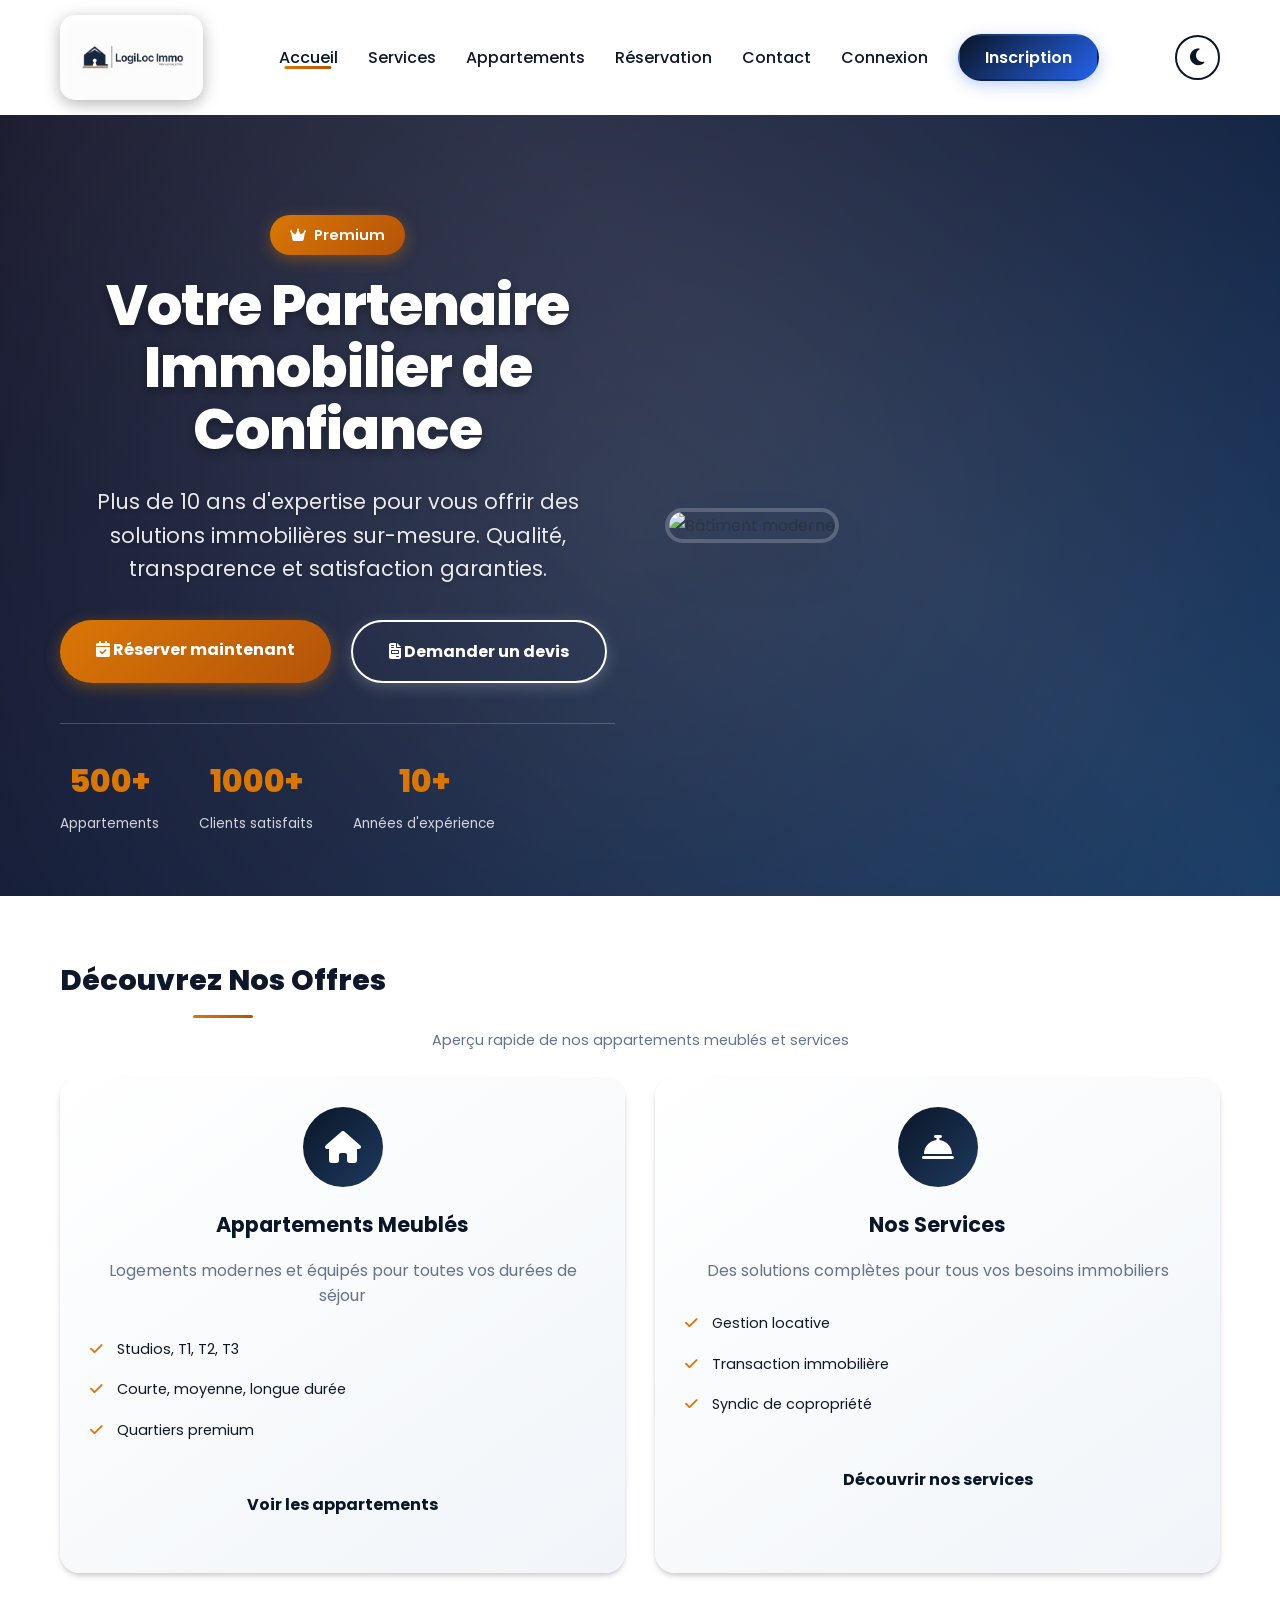
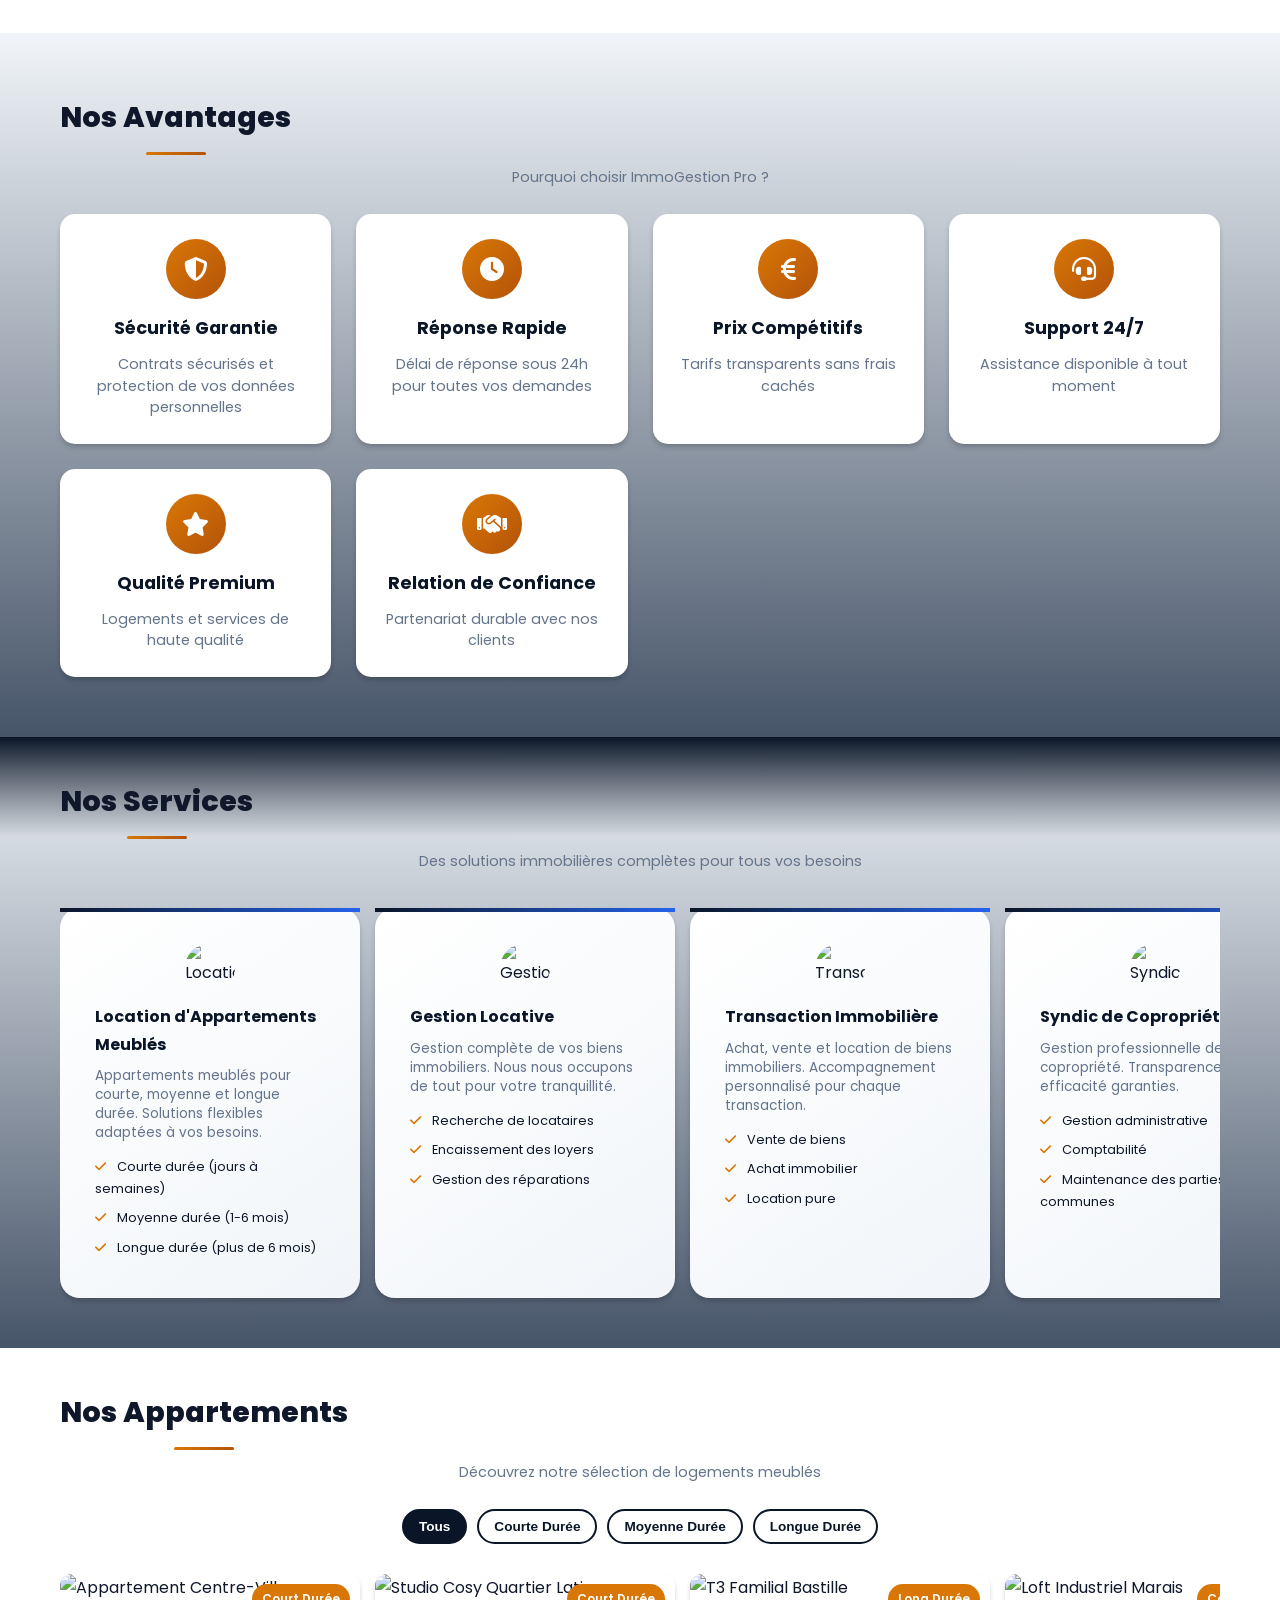
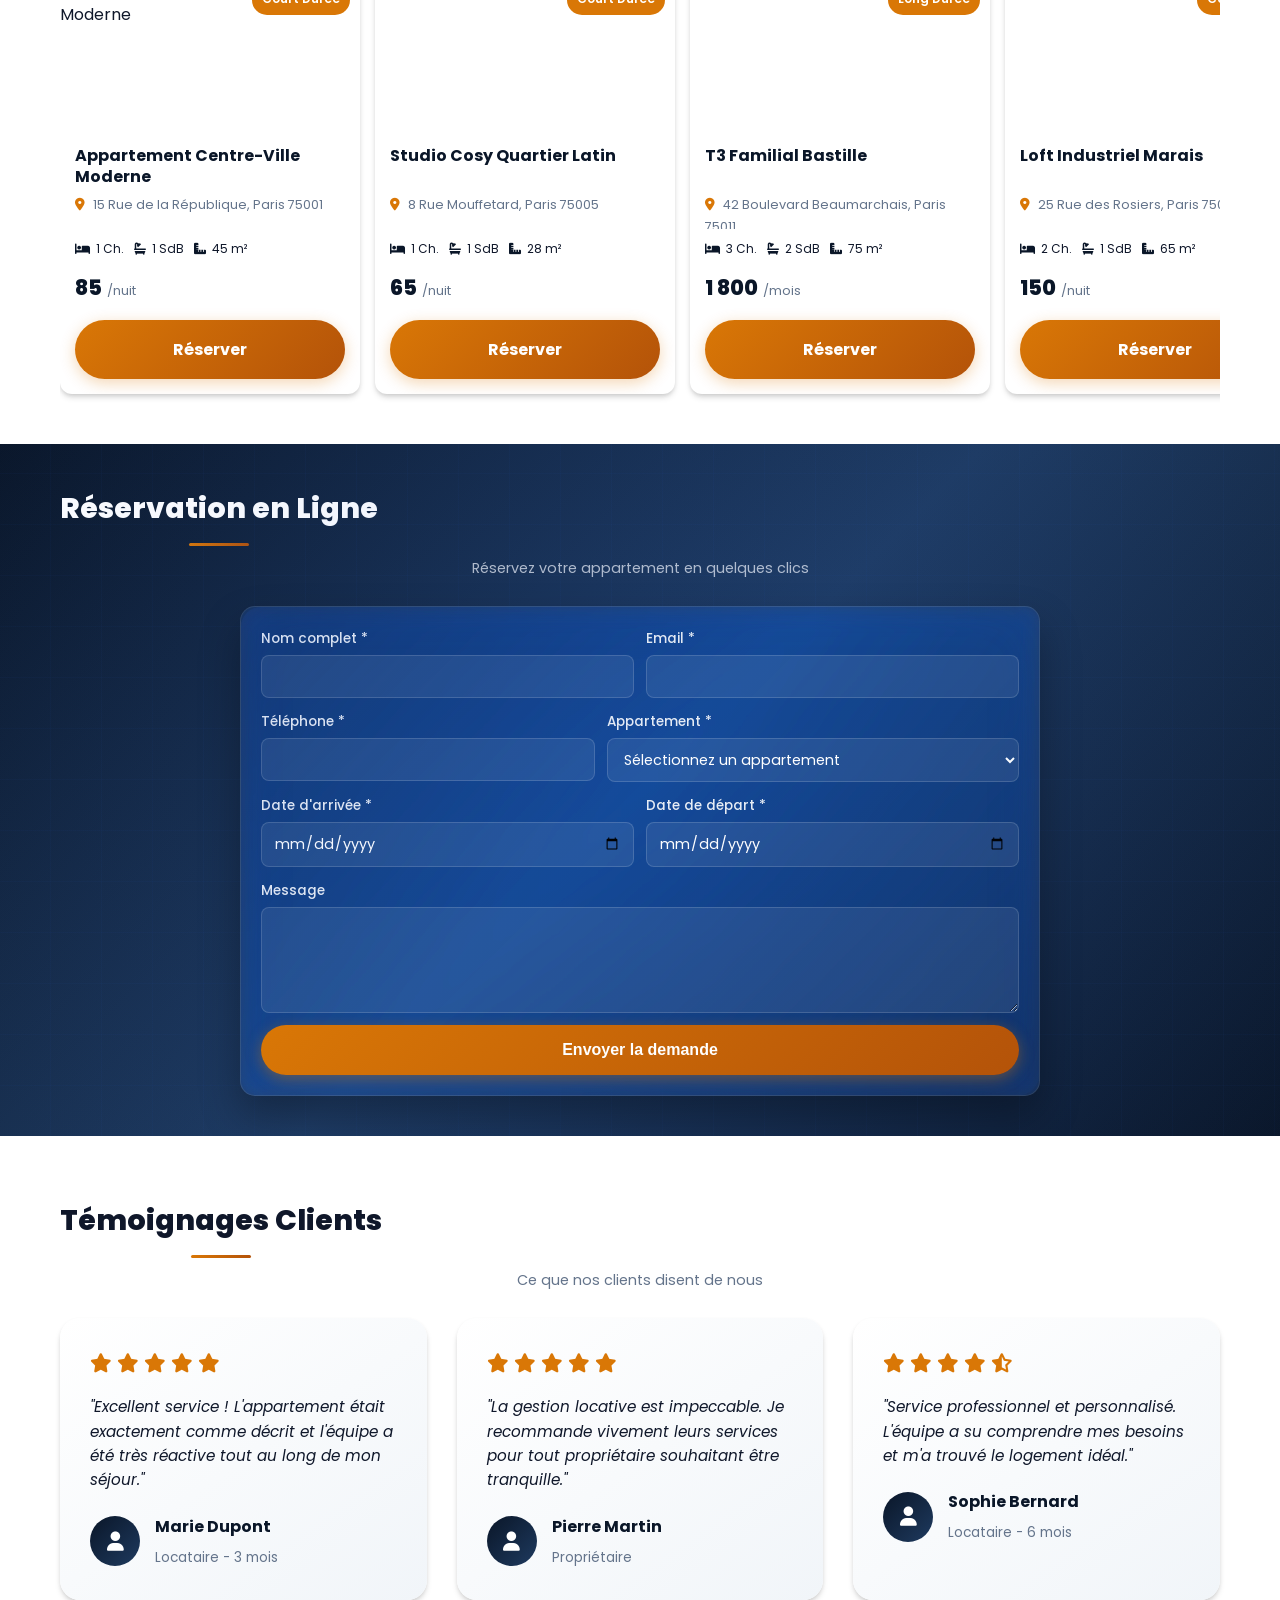
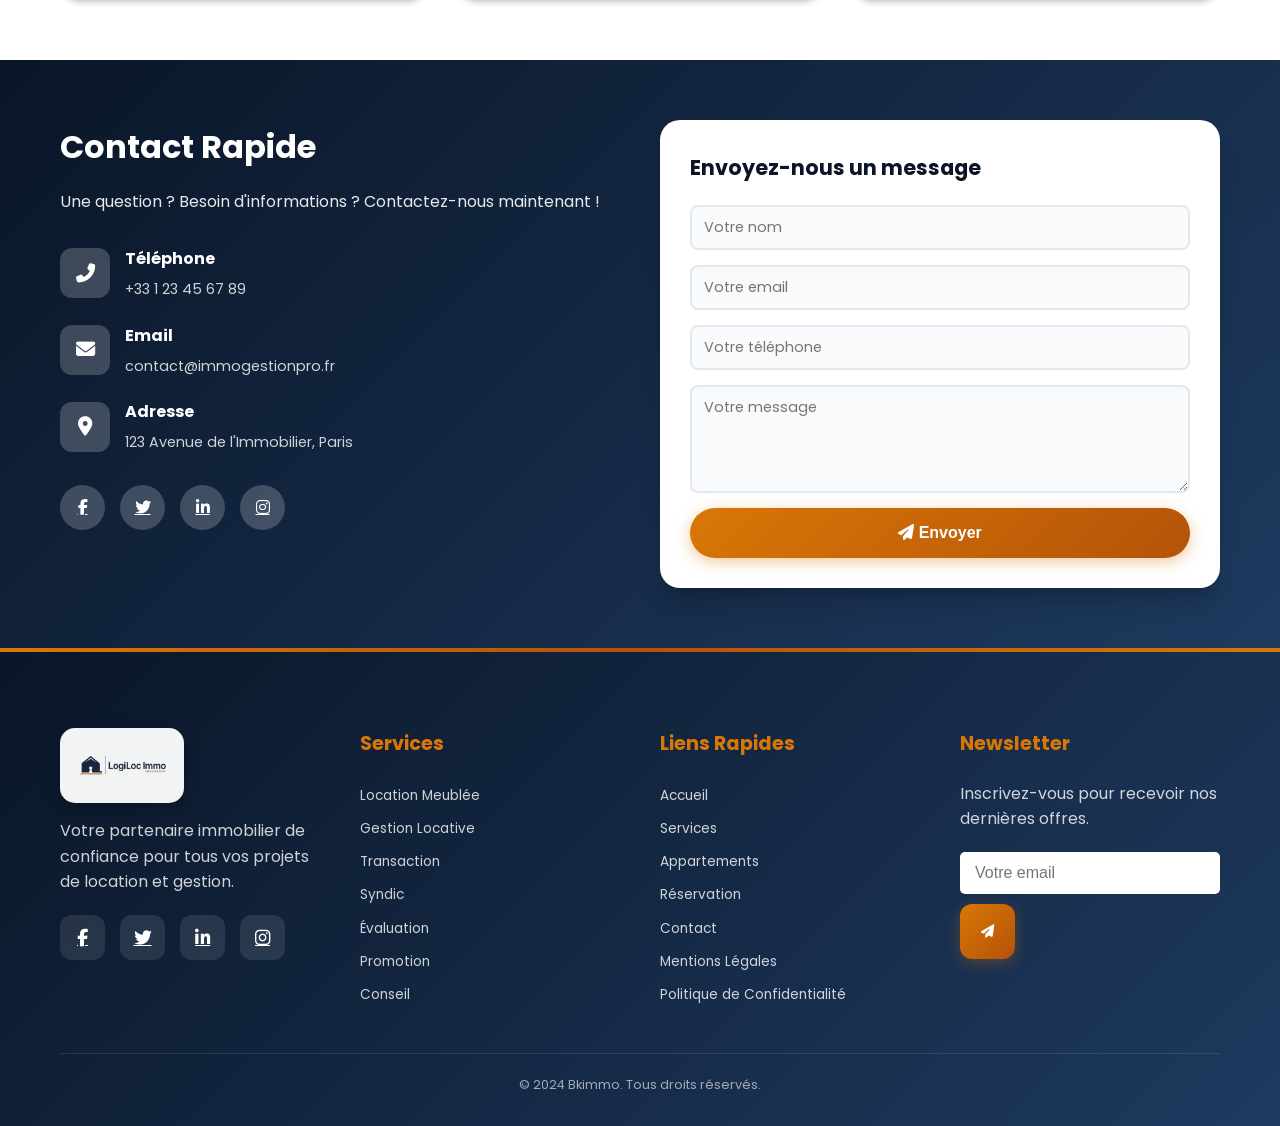
==== commit e6a83a14: "Renommer Logiloc Immo en Bkimmo" ====
--- a/index.html
+++ b/index.html
@@ -3,7 +3,7 @@
 <head>
     <meta charset="UTF-8">
     <meta name="viewport" content="width=device-width, initial-scale=1.0">
-    <title>Logiloc Immo - Agence Immobilière Spécialisée</title>
+    <title>Bkimmo - Agence Immobilière Spécialisée</title>
     <link rel="stylesheet" href="css/style.css">
     <link rel="stylesheet" href="https://cdnjs.cloudflare.com/ajax/libs/font-awesome/6.4.0/css/all.min.css">
     <link href="https://fonts.googleapis.com/css2?family=Poppins:wght@300;400;500;600;700&display=swap" rel="stylesheet">
@@ -15,7 +15,7 @@
             <nav class="navbar">
                 <div class="logo">
                     <a href="index.html">
-                        <img src="Design sans titre (4) (1).svg" alt="Logiloc Immo">
+                        <img src="Design sans titre (4) (1).svg" alt="Bkimmo">
                     </a>
                 </div>
                 <ul class="nav-menu">
@@ -940,7 +940,7 @@
             <div class="footer-content">
                 <div class="footer-section">
                     <div class="footer-logo">
-                        <img src="Design sans titre (4) (1).svg" alt="Logiloc Immo">
+                        <img src="Design sans titre (4) (1).svg" alt="Bkimmo">
                     </div>
                     <p>Votre partenaire immobilier de confiance pour tous vos projets de location et gestion.</p>
                     <div class="social-links">
@@ -988,7 +988,7 @@
             </div>
             
             <div class="footer-bottom">
-                <p>&copy; 2024 Logiloc Immo. Tous droits réservés.</p>
+                <p>&copy; 2024 Bkimmo. Tous droits réservés.</p>
             </div>
         </div>
     </footer>
